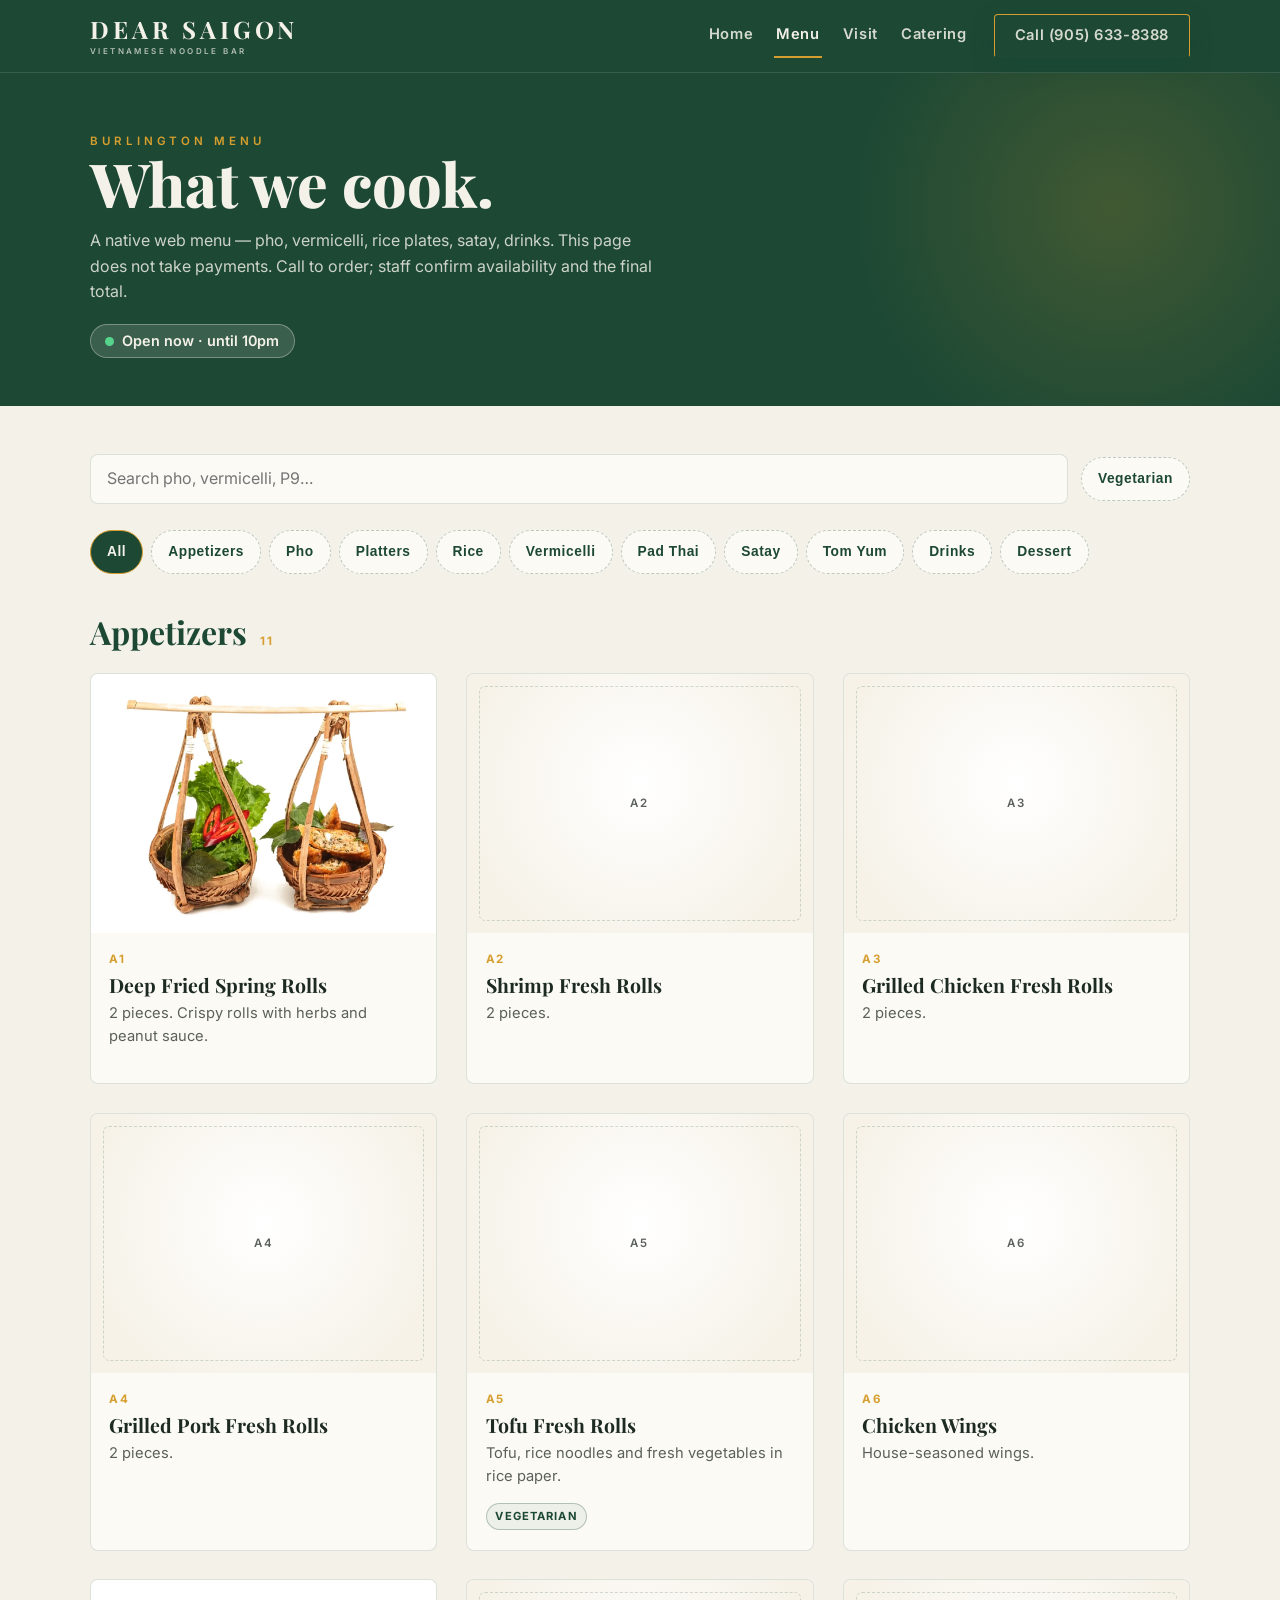
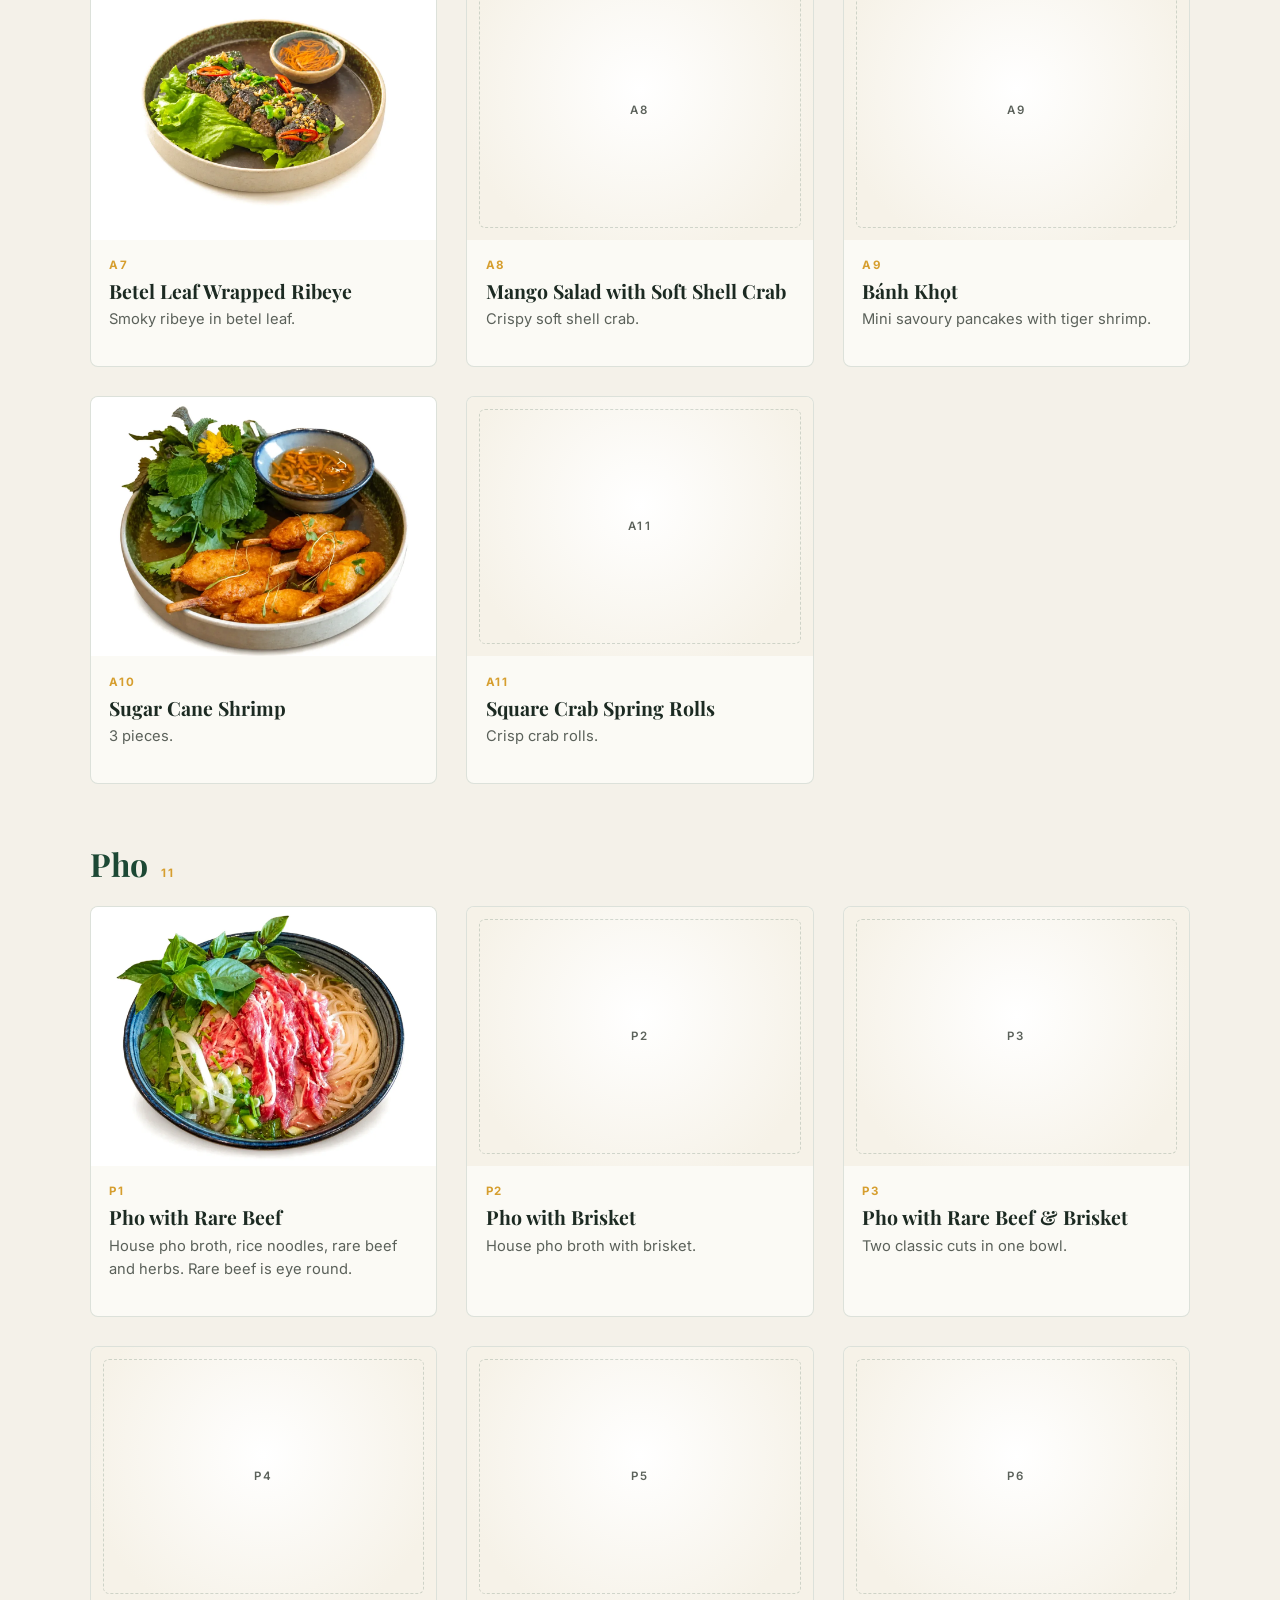
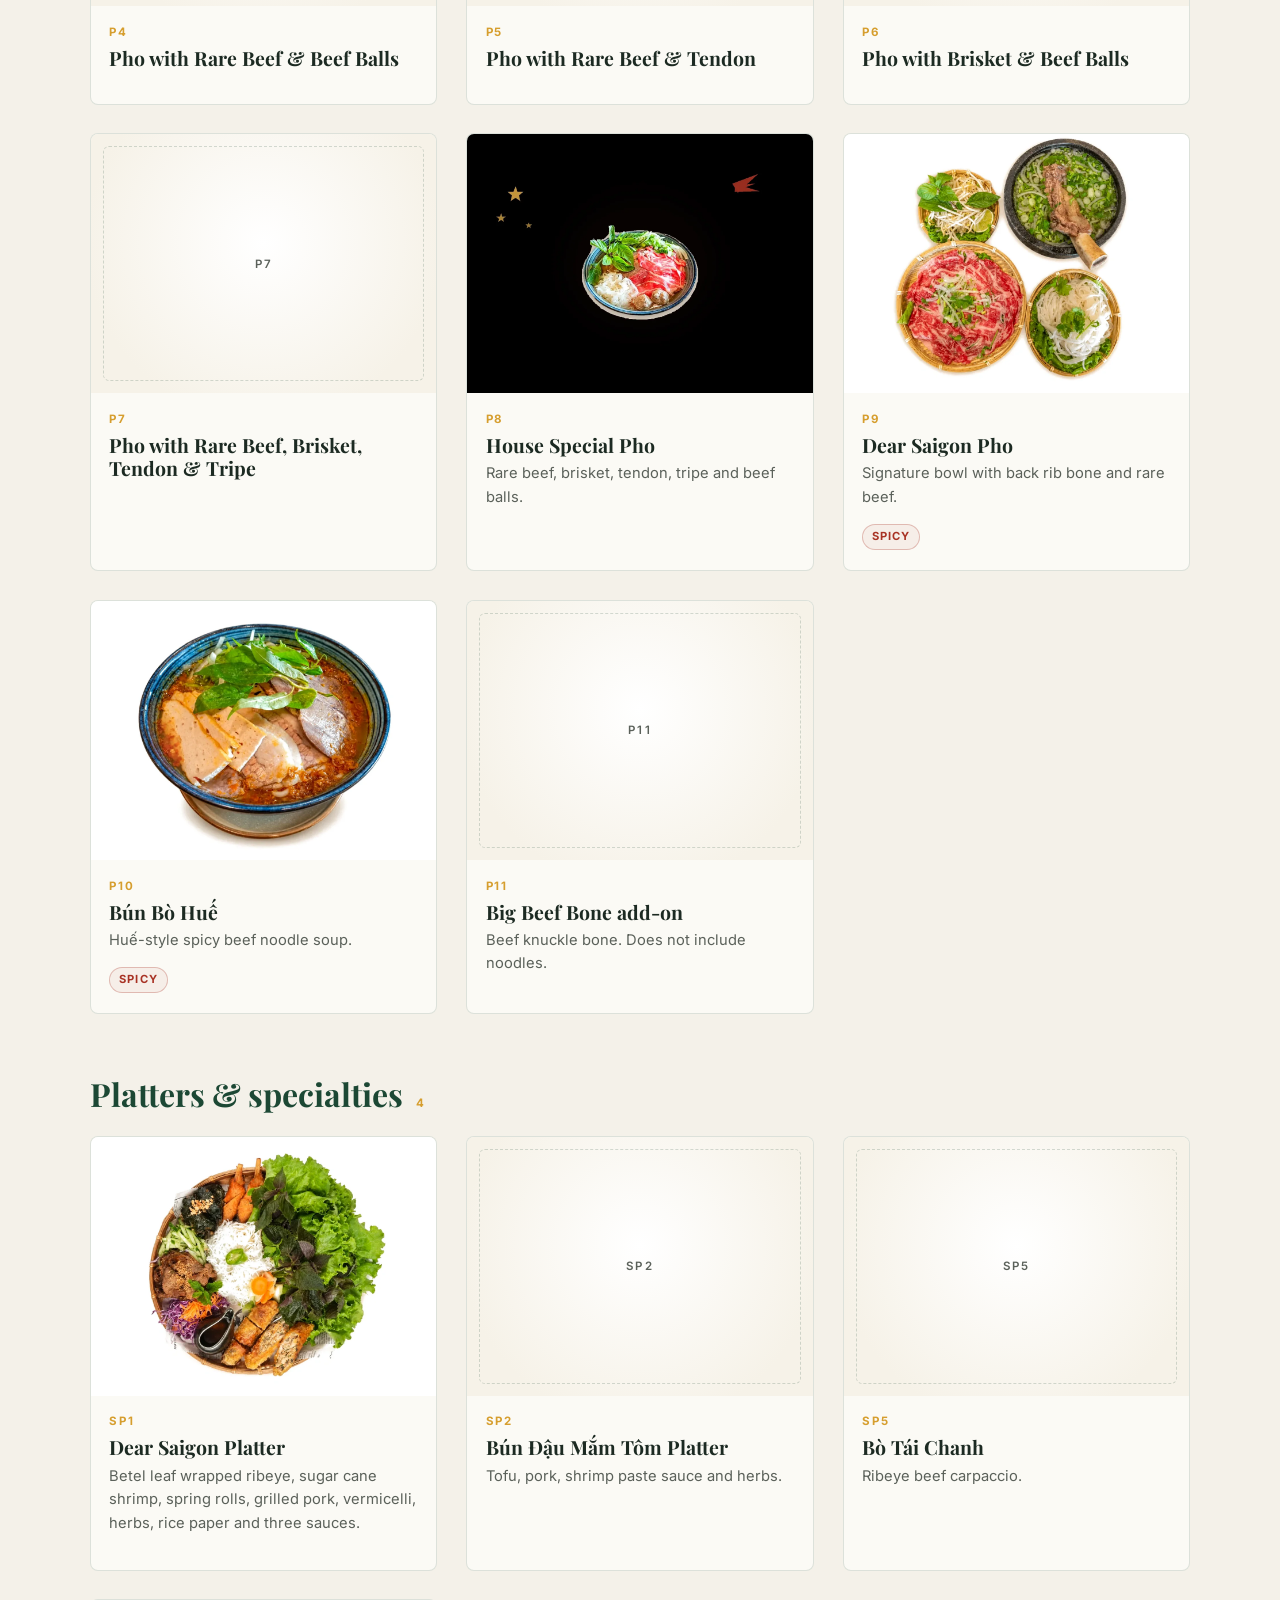
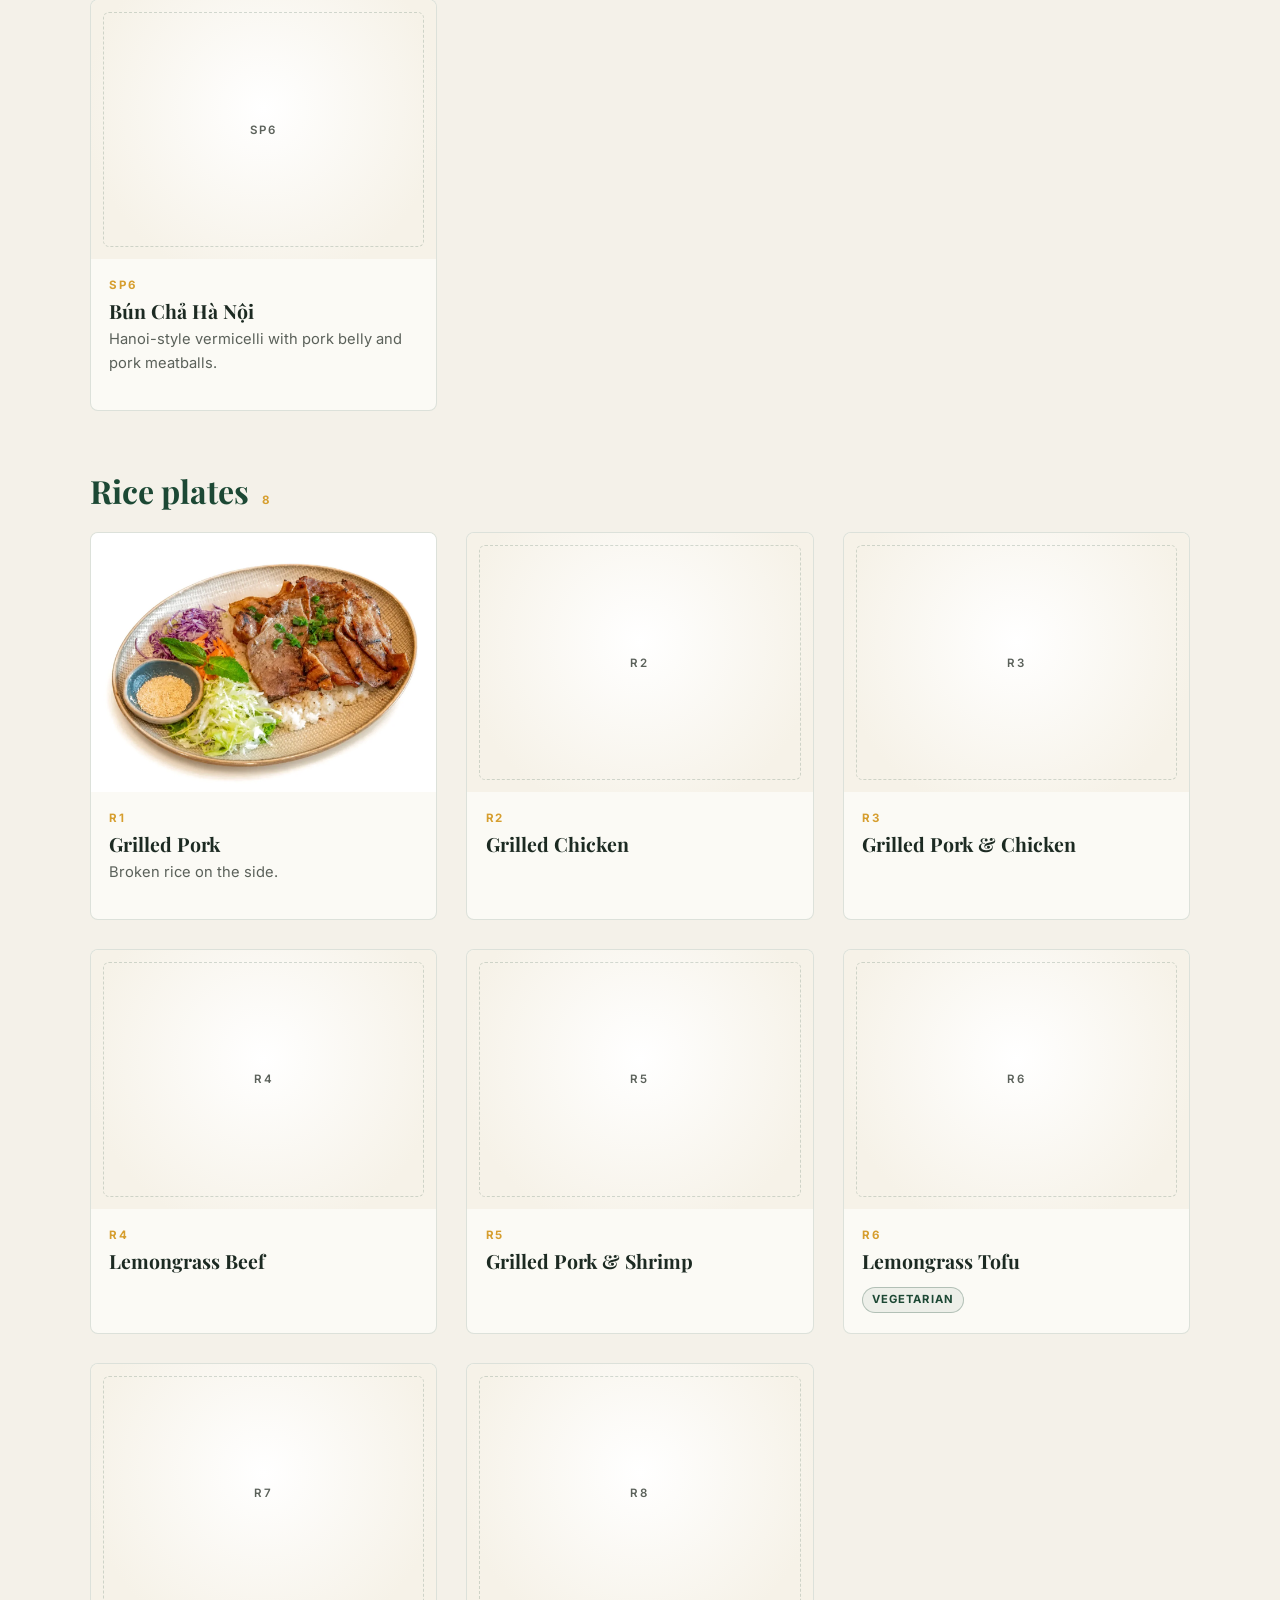
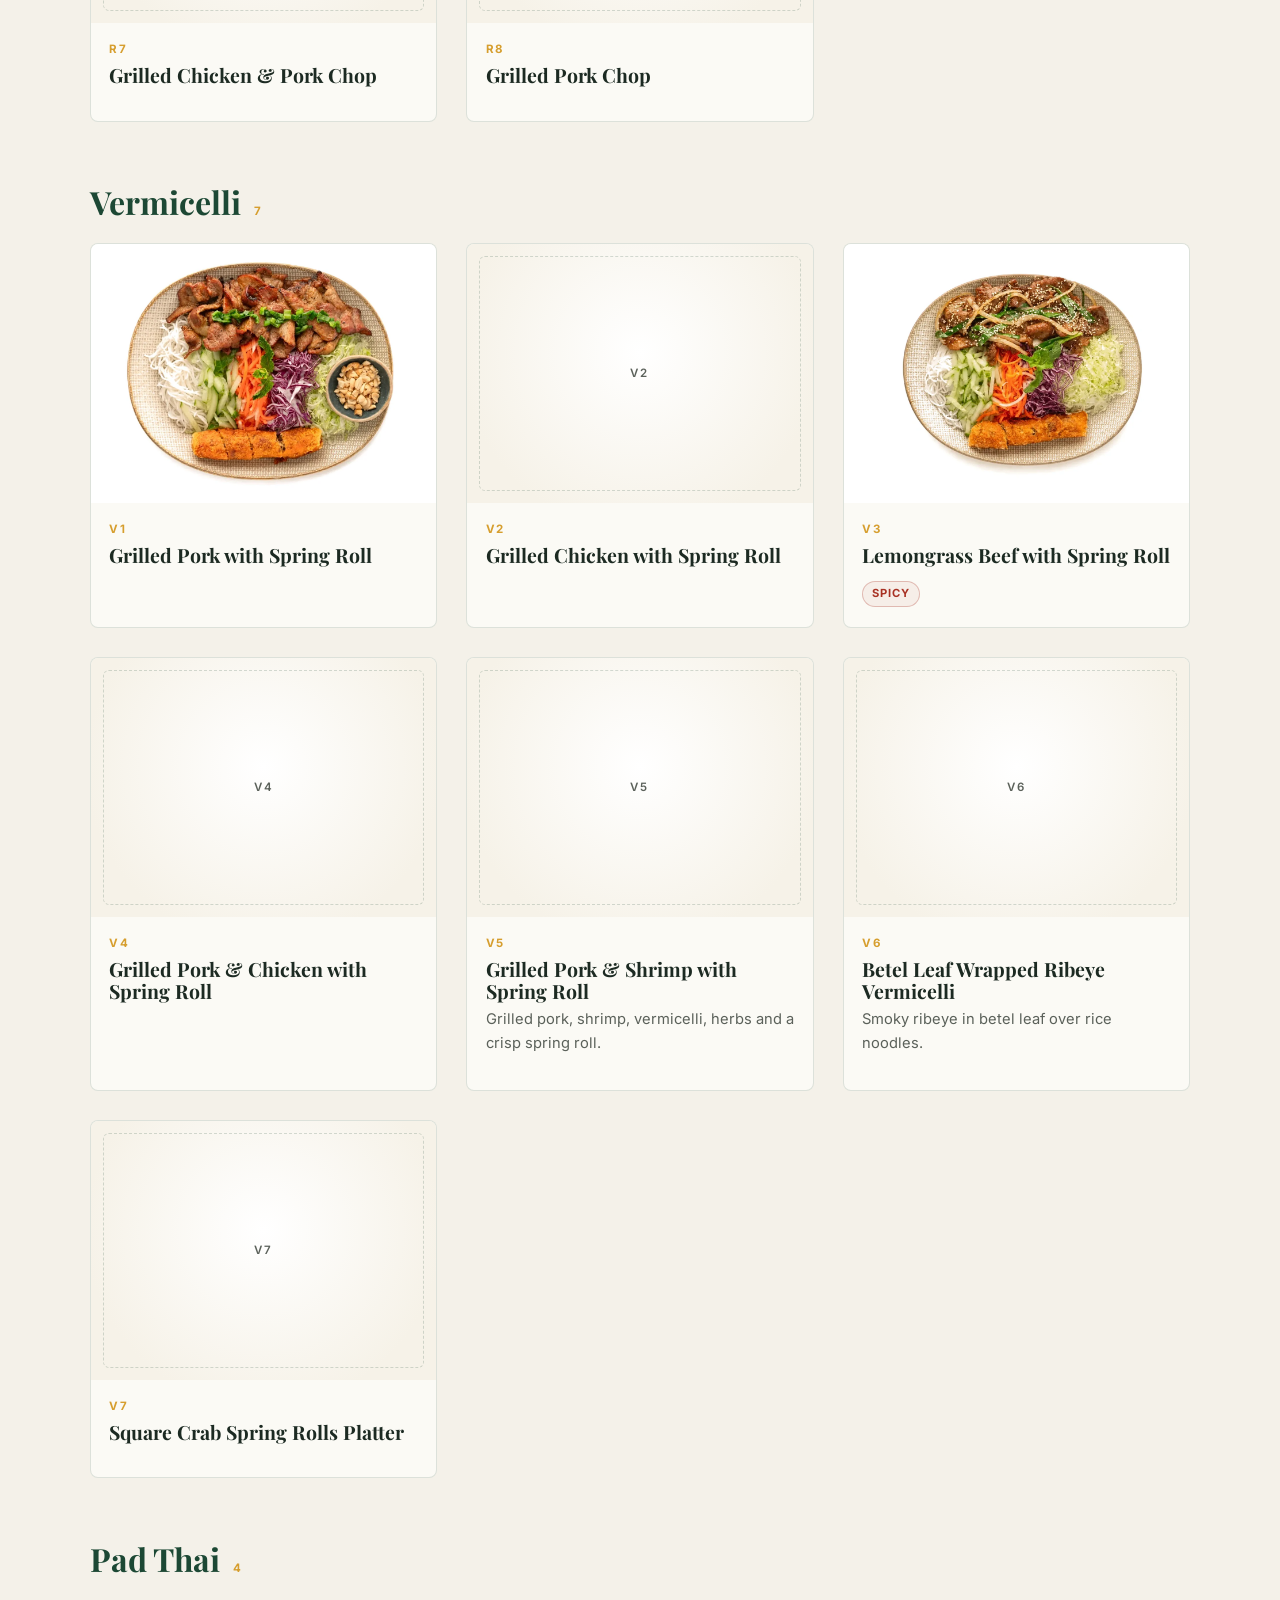
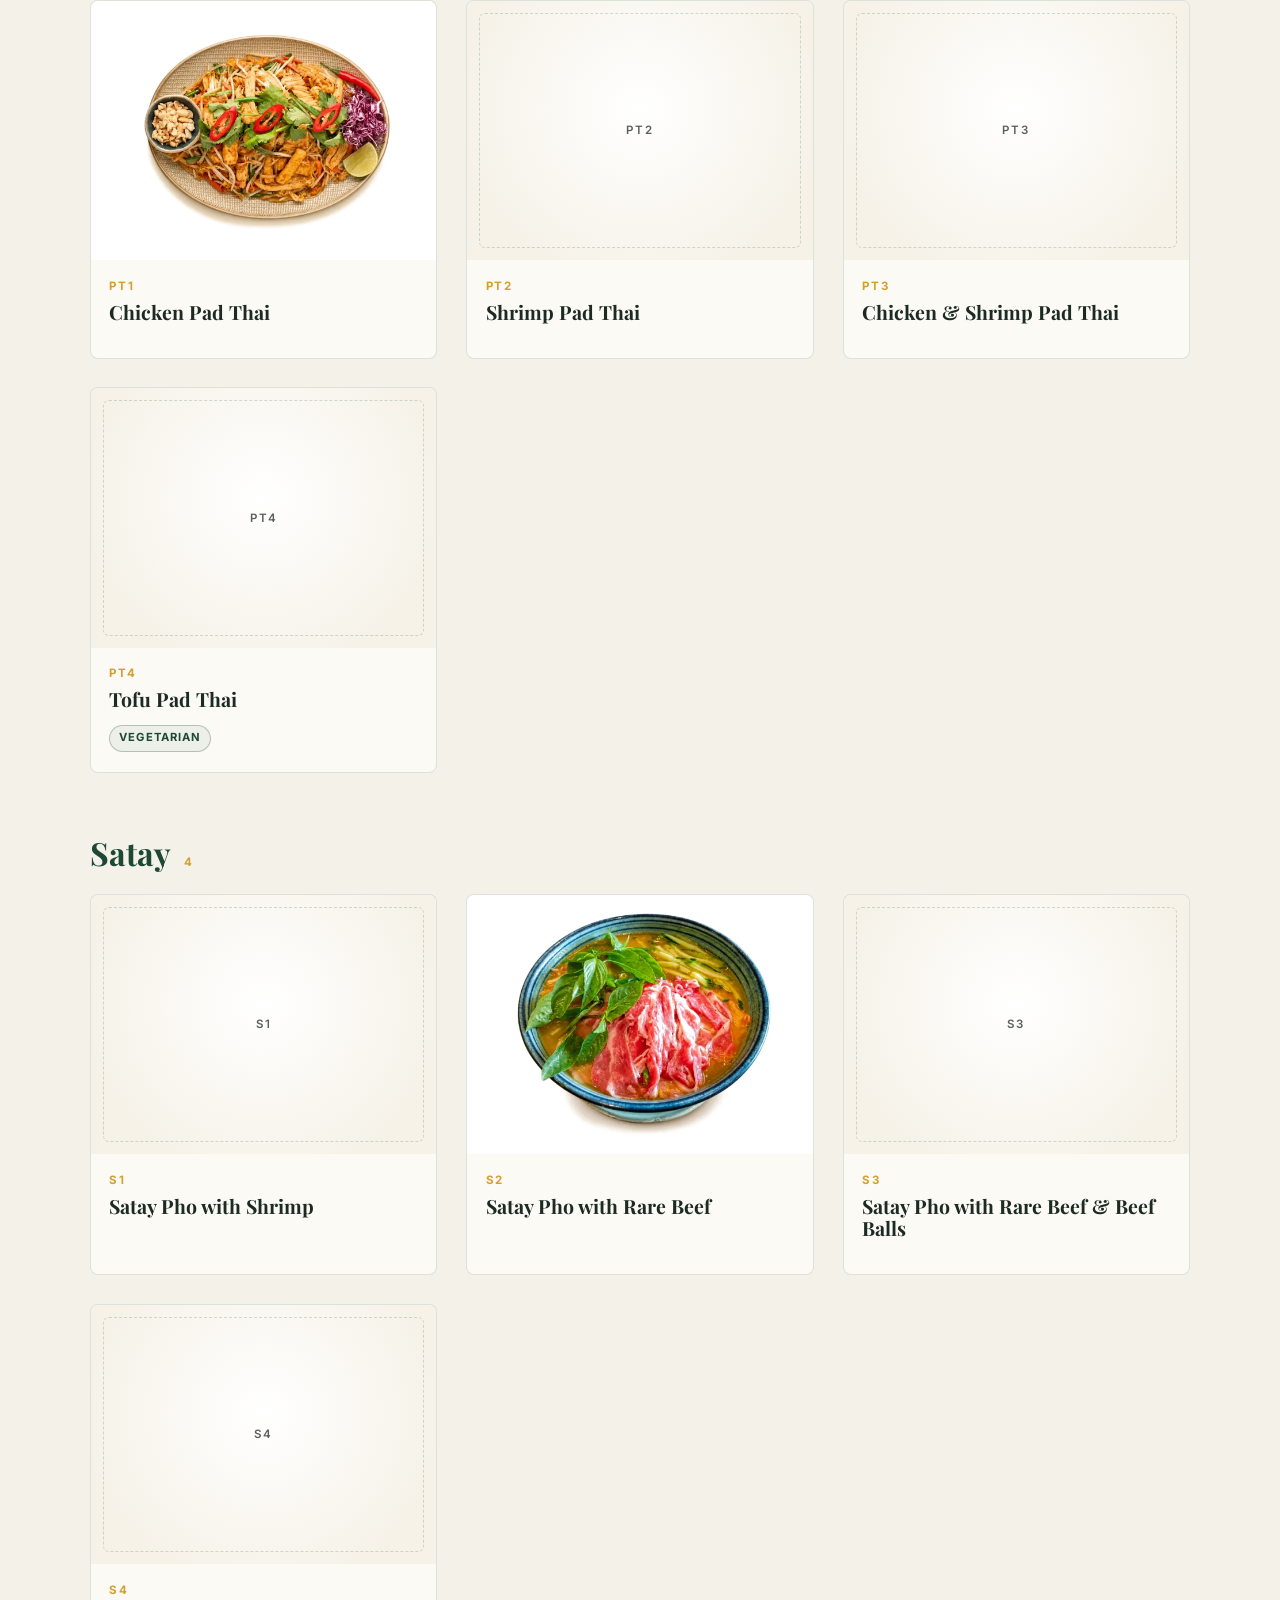
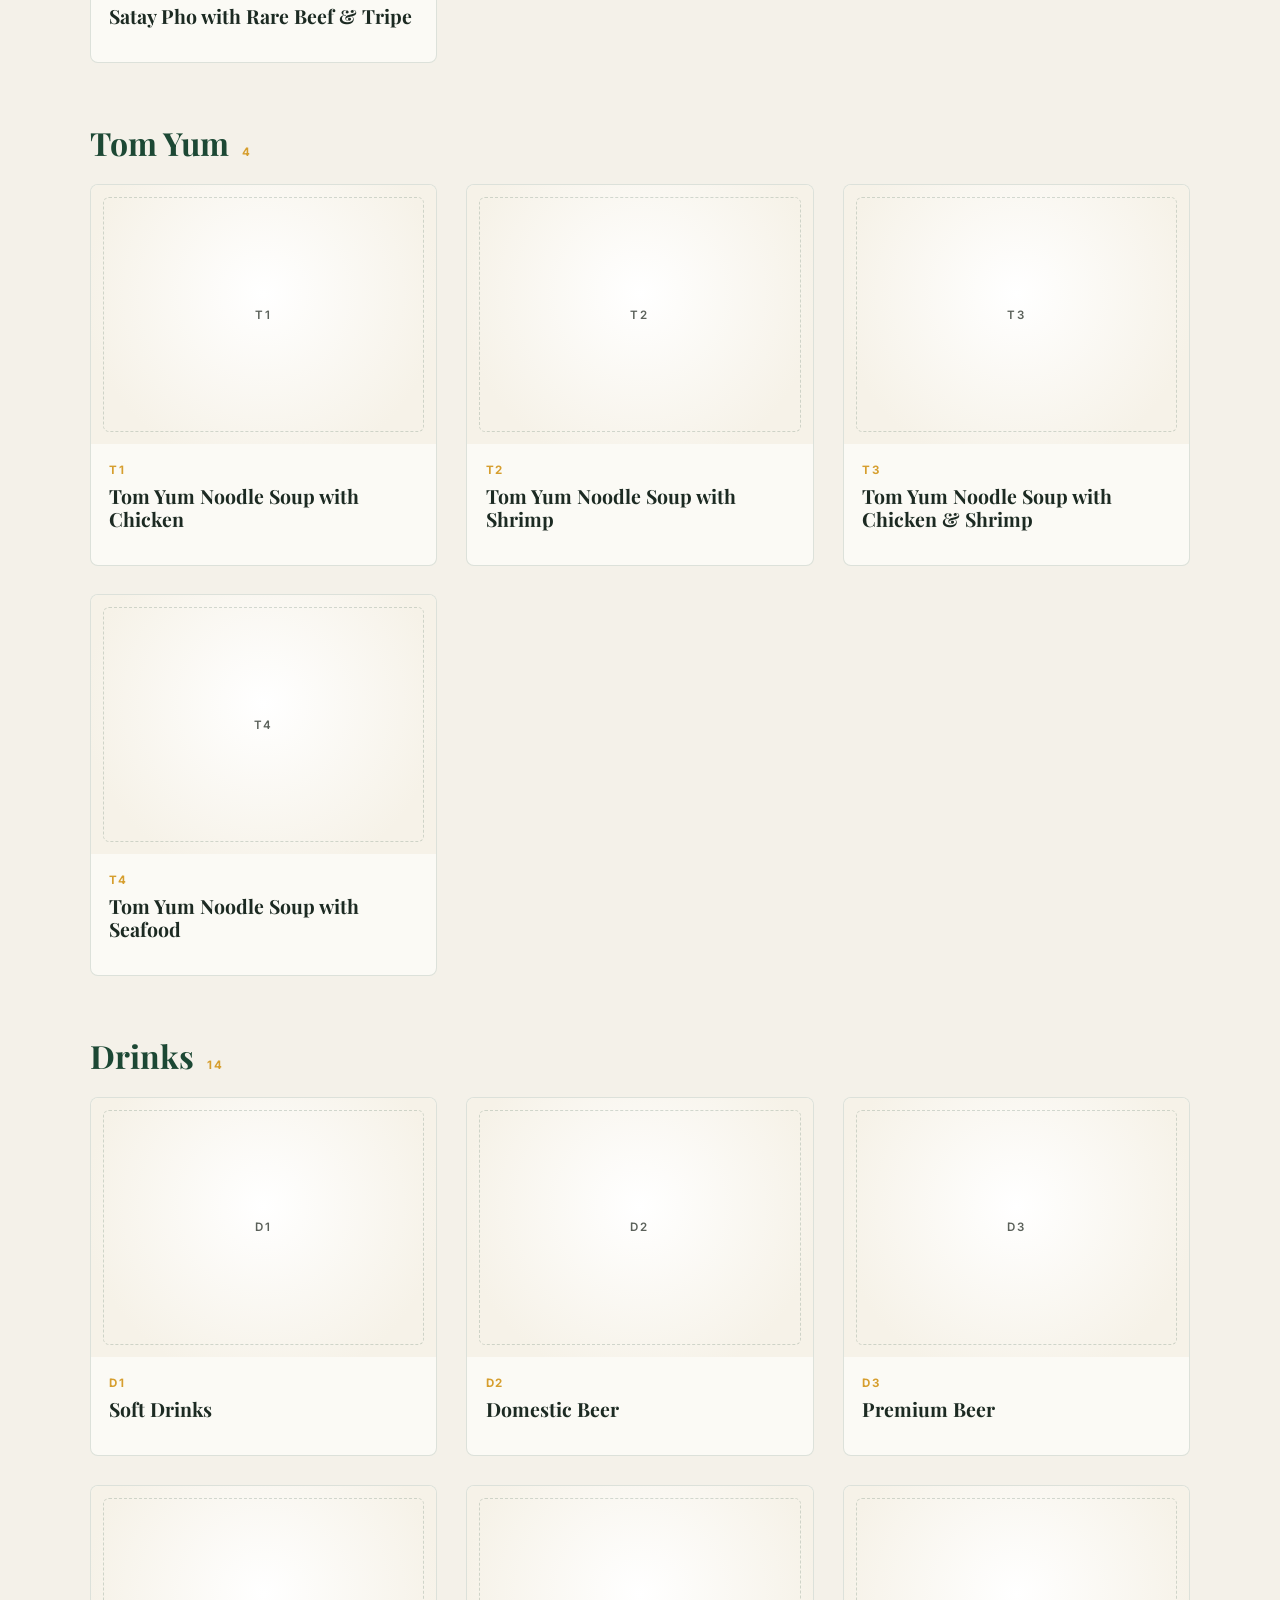
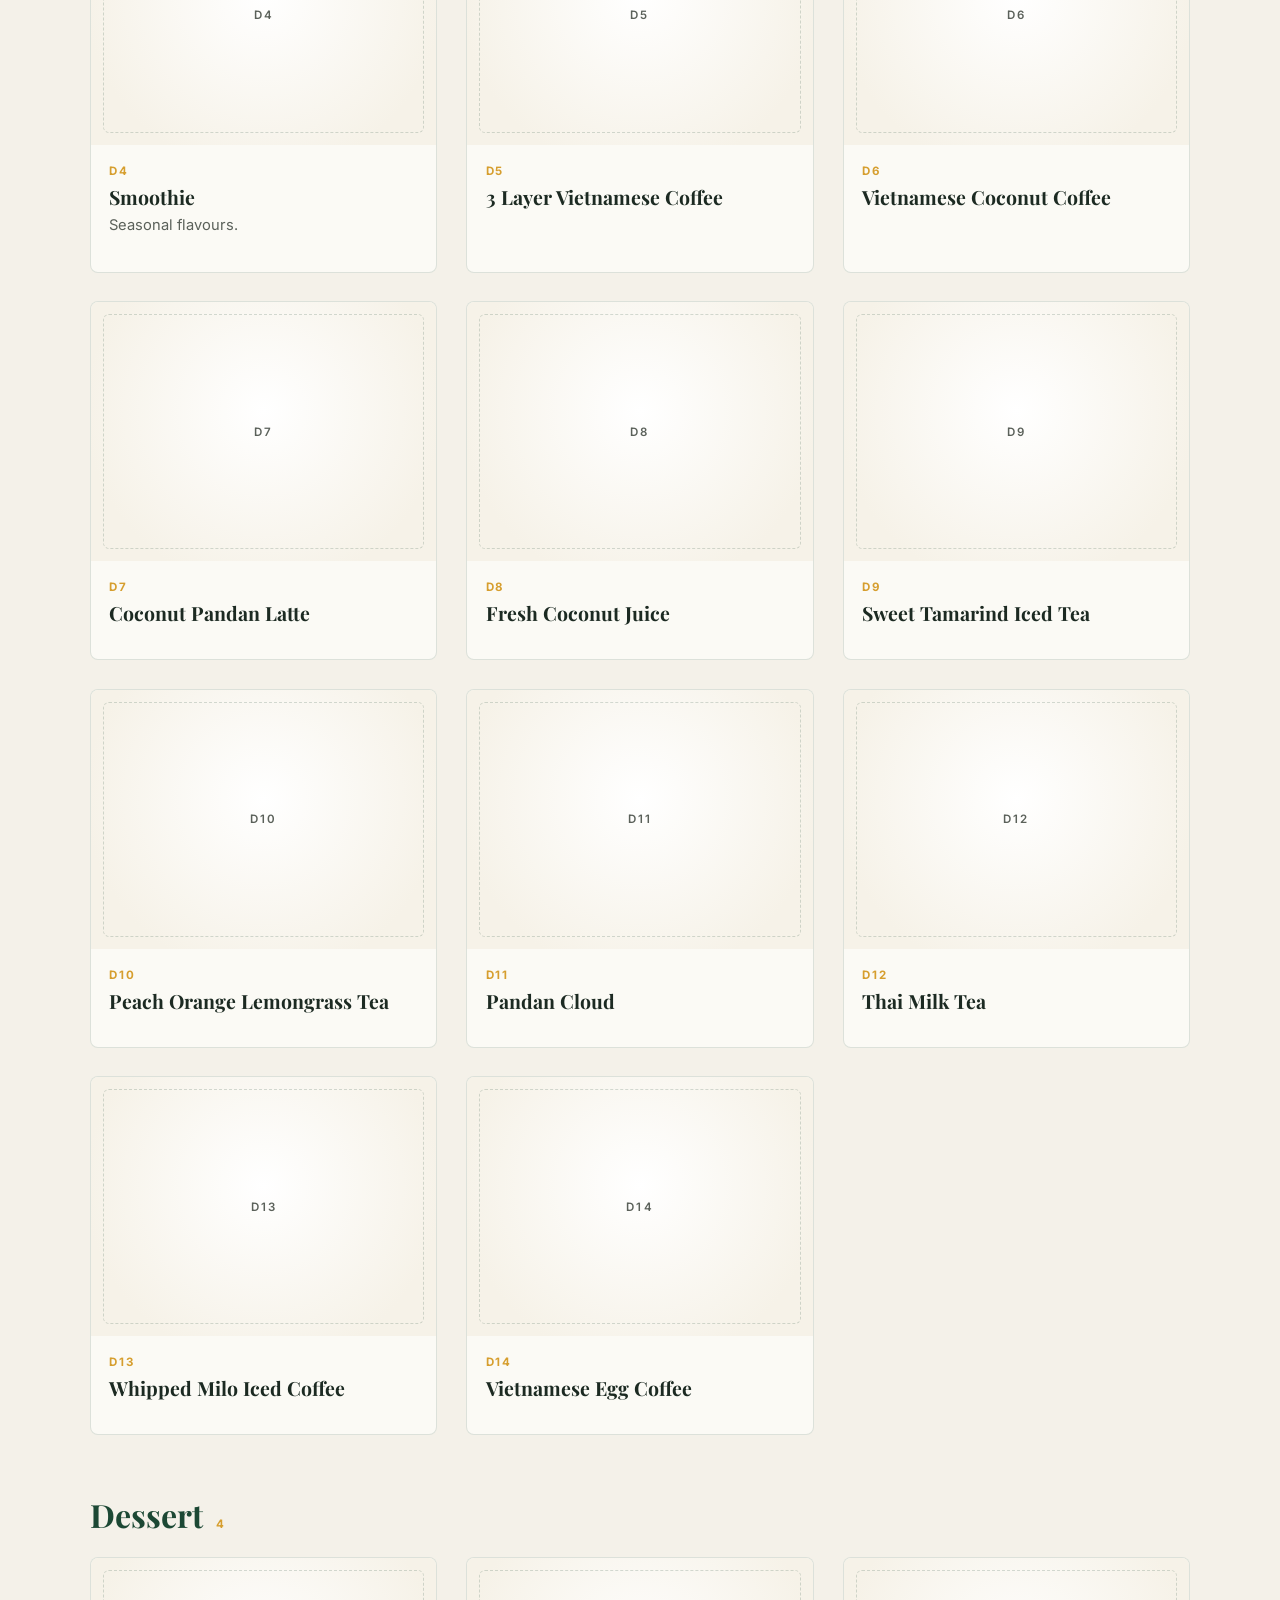
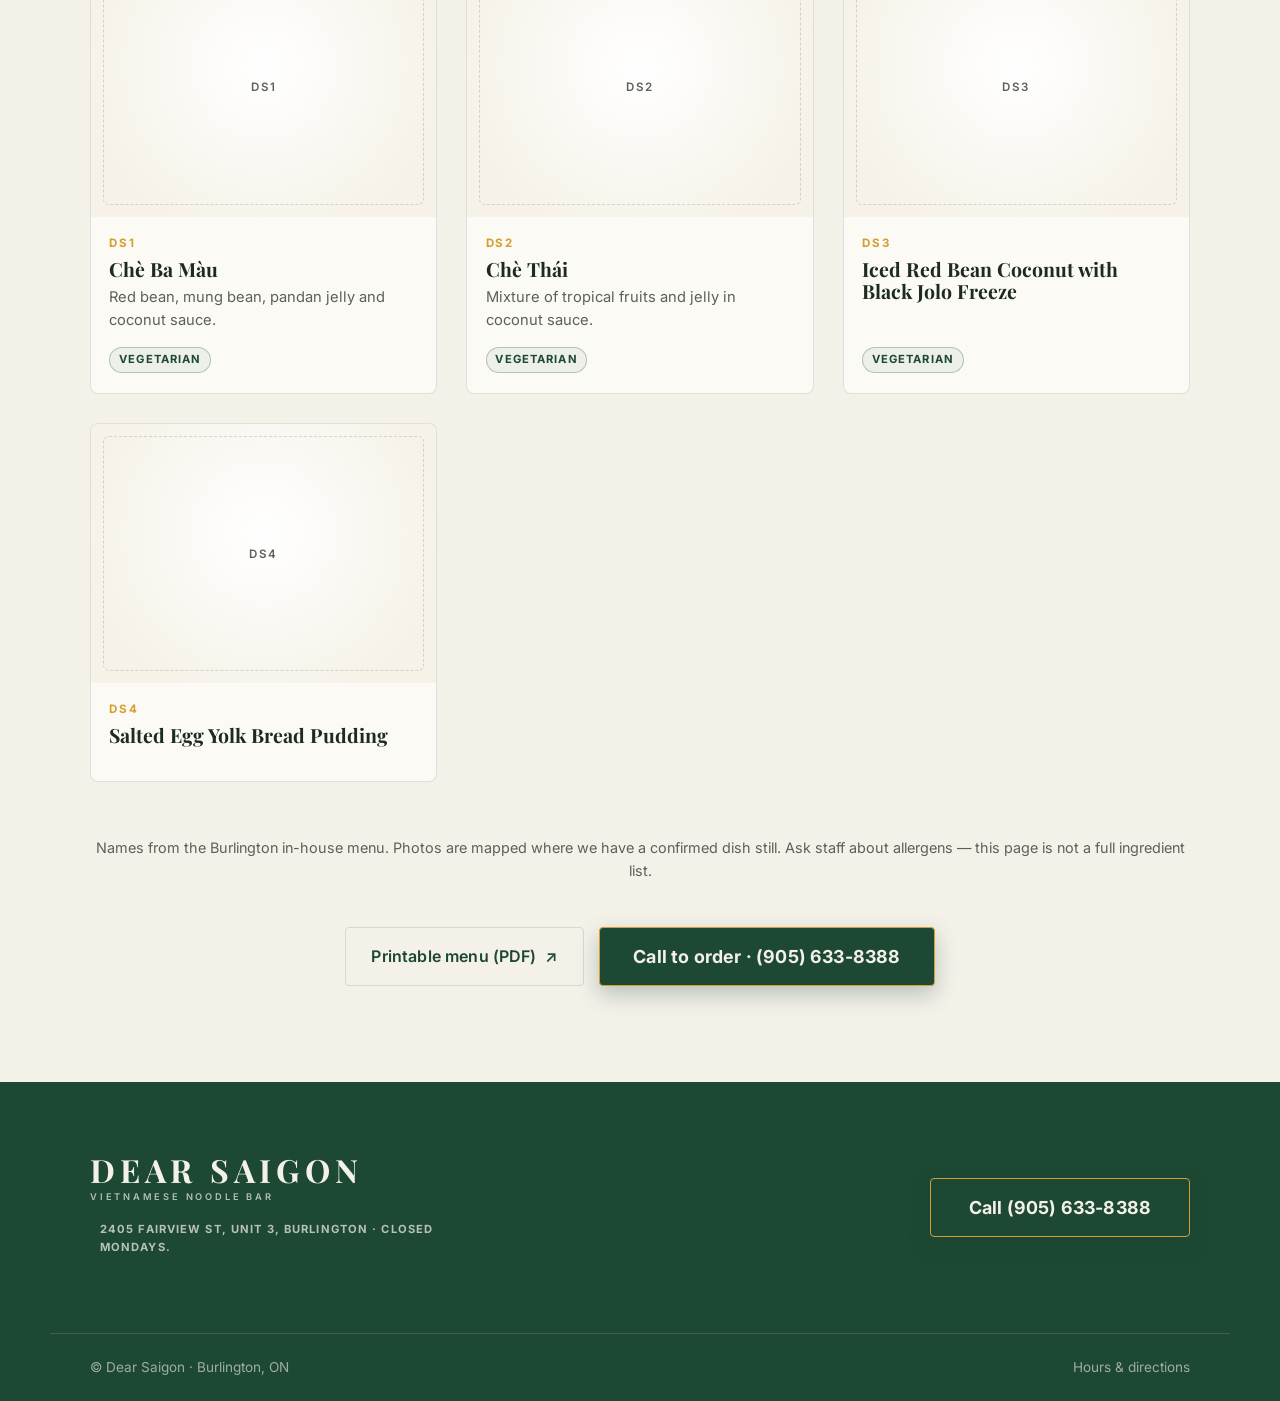
==== menu.html @ 6fcc9b38 "Merge origin/main into the fail-closed takeout foundation Keep main's visit-only native menu site an" ====
<!DOCTYPE html>
<html lang="en">
<head>
<meta charset="UTF-8" />
<meta name="viewport" content="width=device-width, initial-scale=1.0" />
<title>Menu — Dear Saigon Burlington</title>
<link rel="icon" href="data:image/svg+xml,%3Csvg xmlns='http://www.w3.org/2000/svg' viewBox='0 0 32 32'%3E%3Crect width='32' height='32' rx='7' fill='%231C4834'/%3E%3Ctext x='16' y='23' font-family='Georgia,serif' font-size='17' font-weight='bold' fill='%23F4F1E9' text-anchor='middle'%3EDS%3C/text%3E%3C/svg%3E" />
<meta name="theme-color" content="#1C4834" />
<meta name="robots" content="index,follow" />
<meta name="description" content="Dear Saigon Burlington menu — pho, vermicelli, rice plates, satay, tom yum, drinks. Native web menu. Call (905) 633-8388 to order. Staff confirm availability." />
<link rel="canonical" href="https://skywalker8888.github.io/dear-saigon-landing/menu.html" />
<meta property="og:title" content="Menu — Dear Saigon Burlington" />
<meta property="og:description" content="Browse pho, vermicelli, platters and drinks. Call to order. Staff confirm availability." />
<meta property="og:type" content="website" />
<meta property="og:url" content="https://skywalker8888.github.io/dear-saigon-landing/menu.html" />
<meta property="og:image" content="https://skywalker8888.github.io/dear-saigon-landing/assets/menu/p9-dear-saigon-pho.webp" />
<meta property="og:locale" content="en_CA" />

<link rel="preconnect" href="https://fonts.googleapis.com" />
<link rel="preconnect" href="https://fonts.gstatic.com" crossorigin />
<link href="https://fonts.googleapis.com/css2?family=Playfair+Display:ital,wght@0,500;0,600;0,700;0,800;0,900;1,500&family=Inter:wght@400;500;600;700&display=swap" rel="stylesheet" />
<link rel="stylesheet" href="css/site.css" />
</head>
<body>
  <a class="skip" href="#main">Skip to content</a>

  <header class="topbar">
    <div class="wrap topbar-inner">
      <a href="index.html" class="brand-lockup" aria-label="Dear Saigon home">
        <span class="name">DEAR SAIGON</span>
        <span class="sub">Vietnamese Noodle Bar</span>
      </a>
      <button class="nav-toggle" type="button" aria-expanded="false" aria-controls="siteNav" aria-label="Open menu">
        <span></span>
      </button>
      <nav class="nav" id="siteNav" aria-label="Primary">
        <a href="index.html">Home</a>
        <a href="menu.html" aria-current="page">Menu</a>
        <a href="index.html#visit">Visit</a>
        <a href="index.html#catering">Catering</a>
        <a class="btn btn-order nav-cta" href="tel:+19056338388">Call (905) 633-8388</a>
      </nav>
    </div>
  </header>

  <main id="main">
    <section class="page-hero">
      <div class="wrap">
        <span class="kicker" style="color:var(--gold)">Burlington menu</span>
        <h1>What we cook.</h1>
        <p>A native web menu — pho, vermicelli, rice plates, satay, drinks. This page does not take payments. Call to order; staff confirm availability and the final total.</p>
        <div class="hero-status" style="margin-top:1.2rem">
          <span class="status-pill" data-hours-pill role="status" aria-live="polite">
            <span class="dot-live" aria-hidden="true"></span><span class="status-text">Checking hours…</span>
          </span>
        </div>
      </div>
    </section>

    <section class="sec" style="padding-top: clamp(2rem, 5vw, 3rem);">
      <div class="wrap">
        <div class="menu-tools">
          <label class="sr-only" for="menuSearch" style="position:absolute;width:1px;height:1px;overflow:hidden;clip:rect(0,0,0,0)">Search the menu</label>
          <input id="menuSearch" class="menu-search" type="search" placeholder="Search pho, vermicelli, P9…" autocomplete="off" />
          <button type="button" class="chip" id="vegFilter" aria-pressed="false">Vegetarian</button>
        </div>
        <div class="chip-row" id="menuChips" role="toolbar" aria-label="Menu categories">
          <button type="button" class="chip is-on" data-cat="all" aria-pressed="true">All</button>
          <button type="button" class="chip" data-cat="appetizers" aria-pressed="false">Appetizers</button>
          <button type="button" class="chip" data-cat="pho" aria-pressed="false">Pho</button>
          <button type="button" class="chip" data-cat="platters" aria-pressed="false">Platters</button>
          <button type="button" class="chip" data-cat="rice" aria-pressed="false">Rice</button>
          <button type="button" class="chip" data-cat="vermicelli" aria-pressed="false">Vermicelli</button>
          <button type="button" class="chip" data-cat="padthai" aria-pressed="false">Pad Thai</button>
          <button type="button" class="chip" data-cat="satay" aria-pressed="false">Satay</button>
          <button type="button" class="chip" data-cat="tomyum" aria-pressed="false">Tom Yum</button>
          <button type="button" class="chip" data-cat="drinks" aria-pressed="false">Drinks</button>
          <button type="button" class="chip" data-cat="dessert" aria-pressed="false">Dessert</button>
        </div>

        <div id="menuApp"></div>

        <p class="gallery-note">Names from the Burlington in-house menu. Photos are mapped where we have a confirmed dish still. Ask staff about allergens — this page is not a full ingredient list.</p>
        <div class="menu-cta">
          <a class="btn btn-outline" href="dear-saigon-menu.pdf" target="_blank" rel="noopener">Printable menu (PDF) <span aria-hidden="true">↗</span></a>
          <a class="btn btn-order btn-order-lg" href="tel:+19056338388">Call to order · (905) 633-8388</a>
        </div>
      </div>
    </section>
  </main>

  <footer class="footer">
    <div class="wrap footer-inner">
      <div>
        <div class="brand-lockup">
          <span class="name">DEAR SAIGON</span>
          <span class="sub">Vietnamese Noodle Bar</span>
        </div>
        <p class="tag">2405 Fairview St, Unit 3, Burlington · Closed Mondays.</p>
      </div>
      <div class="footer-right">
        <a class="btn btn-order btn-order-lg" href="tel:+19056338388">Call (905) 633-8388</a>
      </div>
    </div>
    <div class="wrap footer-bottom">
      <span>© Dear Saigon · Burlington, ON</span>
      <a href="index.html#visit">Hours &amp; directions</a>
    </div>
  </footer>

  <nav class="mobile-bar" aria-label="Quick visit actions">
    <a class="btn btn-order" href="tel:+19056338388">Call</a>
    <a class="btn btn-ghost" href="index.html#visit">Visit</a>
    <a class="btn btn-ghost" href="https://www.google.com/maps/dir/?api=1&destination=Dear+Saigon+Vietnamese+Noodle+Bar%2C+2405+Fairview+St+Unit+3%2C+Burlington%2C+ON+L7R+2E4" target="_blank" rel="noopener">Directions</a>
  </nav>

  <script src="js/menu-data.js"></script>
  <script src="js/menu.js"></script>
  <script src="js/site.js"></script>
</body>
</html>
---- css/site.css ----
:root {
  --green: #1C4834;
  --green-deep: #143526;
  --green-tint: #E4EAE1;
  --cream: #F4F1E9;
  --cream-warm: #EFEADD;
  --ink: #1C2A22;
  --muted: #5B615A;
  --gold: #D69E2E;
  --saigon-red: #A83224;
  --card: #FBFAF5;
  --shadow-sm: 0 2px 8px rgba(20, 42, 34, .06);
  --shadow-md: 0 14px 40px rgba(20, 42, 34, .12);
  --shadow-lg: 0 30px 70px rgba(20, 42, 34, .18);
  --edge: rgba(28, 72, 52, .14);
  --maxw: 1180px;
  --ease: cubic-bezier(.22, .61, .36, 1);
  --header-h: 72px;
}

* { box-sizing: border-box; margin: 0; padding: 0; }

html { scroll-behavior: smooth; -webkit-text-size-adjust: 100%; scroll-padding-top: 88px; }

body {
  font-family: Inter, system-ui, -apple-system, sans-serif;
  color: var(--ink);
  background: var(--cream);
  line-height: 1.6;
  -webkit-font-smoothing: antialiased;
  overflow-x: hidden;
}

h1, h2, h3, .serif { font-family: "Playfair Display", Georgia, "Times New Roman", serif; }

a { color: inherit; text-decoration: none; }
a:focus-visible { outline: 3px solid var(--gold); outline-offset: 3px; }
img { display: block; max-width: 100%; height: auto; }
main, section[id] { scroll-margin-top: 5.5rem; }

.wrap { width: 100%; max-width: var(--maxw); margin-inline: auto; padding-inline: clamp(1.15rem, 4vw, 2.5rem); }

.skip {
  position: absolute;
  left: .75rem;
  top: -40rem;
  z-index: 400;
  background: var(--gold);
  color: var(--green-deep);
  padding: .7rem 1rem;
  font-weight: 700;
  border-radius: 4px;
}
.skip:focus { top: .75rem; outline: 3px solid var(--green); outline-offset: 3px; }

.kicker {
  font-family: Inter, sans-serif;
  font-weight: 600;
  text-transform: uppercase;
  letter-spacing: .34em;
  font-size: .72rem;
}

.btn {
  display: inline-flex;
  align-items: center;
  justify-content: center;
  gap: .55rem;
  font-family: Inter, sans-serif;
  font-weight: 600;
  font-size: 1rem;
  letter-spacing: .01em;
  padding: .95rem 1.6rem;
  border-radius: 4px;
  border: 1.5px solid transparent;
  cursor: pointer;
  transition: transform .25s var(--ease), box-shadow .25s var(--ease), background .25s var(--ease), color .25s var(--ease);
  min-height: 48px;
  line-height: 1.1;
  text-align: center;
}
.btn:focus-visible { outline: 3px solid var(--gold); outline-offset: 3px; }
.btn .arrow { transition: transform .25s var(--ease); }
.btn:hover .arrow { transform: translateX(3px); }

.btn-order {
  background: var(--green);
  color: var(--cream);
  border-color: var(--gold);
  box-shadow: 0 8px 22px rgba(20, 72, 52, .28);
  font-weight: 700;
}
.btn-order:hover {
  transform: translateY(-2px);
  background: var(--green-deep);
  box-shadow: 0 14px 30px rgba(20, 72, 52, .4), 0 0 0 3px rgba(214, 158, 46, .18);
}
.btn-order:active { transform: translateY(0); }
.btn-order-lg { font-size: 1.12rem; padding: 1.15rem 2.1rem; }

.btn-green {
  background: var(--green);
  color: var(--cream);
  box-shadow: 0 8px 22px rgba(20, 72, 52, .25);
}
.btn-green:hover { transform: translateY(-2px); background: var(--green-deep); }

.btn-outline {
  background: transparent;
  color: var(--green);
  border-color: var(--edge);
}
.btn-outline:hover { border-color: var(--green); background: rgba(28,72,52,.05); transform: translateY(-2px); }

.btn-ghost {
  background: transparent;
  color: var(--cream);
  border-color: rgba(244,241,233,.45);
}
.btn-ghost:hover { background: rgba(244,241,233,.1); border-color: var(--cream); }

.topbar {
  position: sticky;
  top: 0;
  z-index: 100;
  background: var(--green);
  color: var(--cream);
  border-bottom: 1px solid rgba(244, 241, 233, .12);
}
.topbar-inner {
  display: flex;
  align-items: center;
  justify-content: space-between;
  gap: 1rem;
  padding-block: .7rem;
  min-height: var(--header-h);
}
.brand-lockup { display: flex; flex-direction: column; line-height: 1; }
.brand-lockup .name {
  font-family: "Playfair Display", serif;
  font-weight: 700;
  font-size: clamp(1.15rem, 3.6vw, 1.5rem);
  letter-spacing: .16em;
  color: var(--cream);
}
.brand-lockup .sub {
  font-size: .5rem;
  letter-spacing: .3em;
  text-transform: uppercase;
  color: rgba(244, 241, 233, .7);
  margin-top: .38rem;
  font-weight: 600;
}

.nav {
  display: flex;
  align-items: center;
  gap: .2rem 1.15rem;
}
.nav a {
  font-size: .92rem;
  font-weight: 600;
  letter-spacing: .04em;
  color: rgba(244,241,233,.86);
  padding: .45rem .15rem;
  min-height: 44px;
  display: inline-flex;
  align-items: center;
  border-bottom: 2px solid transparent;
}
.nav a:hover,
.nav a[aria-current="page"] {
  color: var(--cream);
  border-bottom-color: var(--gold);
}
.nav-cta { margin-left: .4rem; }
.topbar .btn-order { padding: .68rem 1.25rem; min-height: 44px; font-size: .92rem; }

.nav-toggle {
  display: none;
  width: 44px;
  height: 44px;
  border: 1.5px solid rgba(244,241,233,.35);
  background: transparent;
  color: var(--cream);
  border-radius: 6px;
  cursor: pointer;
}
.nav-toggle:focus-visible { outline: 3px solid var(--gold); outline-offset: 2px; }
.nav-toggle span,
.nav-toggle span::before,
.nav-toggle span::after {
  display: block;
  width: 18px;
  height: 2px;
  background: currentColor;
  position: relative;
  margin: 0 auto;
}
.nav-toggle span::before,
.nav-toggle span::after {
  content: "";
  position: absolute;
  left: 0;
}
.nav-toggle span::before { top: -6px; }
.nav-toggle span::after { top: 6px; }

.hero { position: relative; padding-block: clamp(2.5rem, 6vw, 5rem) clamp(3rem, 7vw, 6rem); overflow: hidden; }
.hero::before {
  content: "";
  position: absolute; inset: 0;
  background:
    radial-gradient(60% 55% at 78% 30%, rgba(214,158,46,.10), transparent 70%),
    radial-gradient(55% 60% at 12% 88%, rgba(28,72,52,.07), transparent 70%);
  pointer-events: none;
}
.hero-grid {
  position: relative;
  display: grid;
  grid-template-columns: 1.05fr 1fr;
  gap: clamp(2rem, 5vw, 4.5rem);
  align-items: center;
}
.hero-copy { max-width: 33rem; }
.hero-kicker { color: var(--green); display: inline-block; margin-bottom: 1.25rem; }
.hero-kicker::before {
  content: "";
  display: inline-block; width: 26px; height: 1px;
  background: var(--gold); vertical-align: middle; margin-right: .7rem;
}
.hero h1 {
  font-size: clamp(2.7rem, 8vw, 4.8rem);
  line-height: .98;
  font-weight: 800;
  letter-spacing: -.01em;
  color: var(--green);
}
.hero h1 .em { font-style: italic; font-weight: 500; color: var(--ink); }
.hero .tagline {
  font-size: clamp(1.1rem, 2.3vw, 1.32rem);
  color: var(--ink);
  margin-top: 1.4rem;
  max-width: 30rem;
}
.hero-cta { display: flex; flex-wrap: wrap; align-items: center; gap: 1rem 1.5rem; margin-top: 2.1rem; }
.menu-link {
  font-weight: 600;
  color: var(--green);
  border-bottom: 2px solid transparent;
  padding-bottom: 2px;
  display: inline-flex; align-items: center; gap: .4rem;
  min-height: 44px;
}
.menu-link:hover { border-color: var(--gold); }
.trust {
  margin-top: 1.9rem;
  display: flex; flex-wrap: wrap; align-items: center; gap: .6rem .9rem;
  color: var(--muted);
  font-size: .92rem;
  font-weight: 500;
}
.trust .dot { width: 4px; height: 4px; border-radius: 50%; background: var(--gold); display: inline-block; }

.hero-media { position: relative; display: grid; place-items: center; }
.hero-disc {
  position: relative;
  width: min(100%, 34rem);
  aspect-ratio: 4 / 3;
  border-radius: 22px;
  overflow: hidden;
  background: var(--cream-warm);
  box-shadow: var(--shadow-md);
}
.hero-disc img,
.hero-bowl {
  width: 100%;
  height: 100%;
  object-fit: cover;
  object-position: center;
}

.highlights { background: var(--green); color: var(--cream); position: relative; }
.highlights::before {
  content: ""; position: absolute; inset: 0;
  background: radial-gradient(50% 120% at 50% 0%, rgba(214,158,46,.14), transparent 60%);
}
.highlights-inner {
  position: relative;
  display: grid;
  grid-template-columns: repeat(3, 1fr);
  gap: clamp(1.5rem, 4vw, 3rem);
  padding-block: clamp(2.2rem, 5vw, 3rem);
}
.hl { display: flex; align-items: flex-start; gap: 1rem; }
.hl .ic {
  flex: none;
  width: 52px; height: 52px;
  border: 1.5px solid rgba(244,241,233,.35);
  border-radius: 50%;
  display: grid; place-content: center;
  color: var(--gold);
}
.hl h3 { font-size: 1.18rem; font-weight: 700; }
.hl p { color: rgba(244,241,233,.78); font-size: .95rem; margin-top: .2rem; }

.sec { padding-block: clamp(3.5rem, 8vw, 6rem); position: relative; }
.sec-head { max-width: 40rem; margin-bottom: clamp(2rem, 5vw, 3rem); }
.sec-head.center { margin-inline: auto; text-align: center; }
.sec-head .kicker { color: var(--gold); display: block; margin-bottom: .85rem; }
.sec-head h2 {
  font-size: clamp(2.1rem, 5.5vw, 3.4rem);
  line-height: 1.02;
  font-weight: 800;
  color: var(--green);
  letter-spacing: -.01em;
}
.sec-head p { color: var(--muted); margin-top: .9rem; font-size: 1.06rem; }

.featured-grid,
.menu-grid {
  display: grid;
  grid-template-columns: repeat(3, 1fr);
  gap: clamp(1.1rem, 2.5vw, 1.8rem);
}
.dish {
  background: var(--card);
  border: 1px solid var(--edge);
  border-radius: 8px;
  overflow: hidden;
  transition: transform .3s var(--ease), box-shadow .3s var(--ease), border-color .3s var(--ease);
  display: flex; flex-direction: column;
  min-height: 100%;
}
.dish:hover { transform: translateY(-6px); box-shadow: var(--shadow-md); border-color: rgba(28,72,52,.28); }
.dish-photo {
  position: relative;
  aspect-ratio: 4 / 3;
  background: radial-gradient(circle at 50% 42%, #fff, #F6F2E8 78%);
  overflow: hidden;
}
.dish-photo img {
  width: 100%; height: 100%;
  object-fit: cover;
  object-position: center;
  transition: transform .5s var(--ease);
}
.dish:hover .dish-photo img { transform: scale(1.04); }
.dish-photo.no-photo {
  display: grid;
  place-items: center;
  color: var(--muted);
  letter-spacing: .18em;
  text-transform: uppercase;
  font-size: .72rem;
  font-weight: 600;
}
.dish-photo.no-photo::before {
  content: "";
  position: absolute;
  inset: 12px;
  border: 1.5px dashed rgba(28,72,52,.18);
  border-radius: 6px;
}
.dish-body {
  padding: 1.05rem 1.15rem 1.25rem;
  display: flex; flex-direction: column; gap: .35rem;
  flex: 1;
}
.dish-code {
  font-size: .72rem;
  letter-spacing: .16em;
  text-transform: uppercase;
  color: var(--gold);
  font-weight: 700;
}
.dish-name { font-family: "Playfair Display", serif; font-size: 1.22rem; font-weight: 700; color: var(--ink); line-height: 1.15; }
.dish-note { color: var(--muted); font-size: .92rem; }
.dish-foot { display: flex; flex-wrap: wrap; align-items: center; gap: .4rem; margin-top: auto; padding-top: .55rem; }
.tag {
  font-size: .7rem;
  letter-spacing: .1em;
  text-transform: uppercase;
  color: var(--muted);
  font-weight: 700;
  border: 1px solid var(--edge);
  border-radius: 999px;
  padding: .2rem .55rem;
}
.tag-veg { color: var(--green); border-color: rgba(28,72,52,.28); background: rgba(28,72,52,.06); }
.tag-spicy { color: var(--saigon-red); border-color: rgba(168,50,36,.28); background: rgba(168,50,36,.06); }

.menu-cta {
  text-align: center;
  margin-top: clamp(2rem, 5vw, 2.8rem);
  display: flex;
  flex-wrap: wrap;
  justify-content: center;
  gap: .9rem;
}

.gallery-grid {
  display: grid;
  grid-template-columns: repeat(4, 1fr);
  gap: clamp(.8rem, 2vw, 1.2rem);
}
.gallery-item {
  position: relative;
  aspect-ratio: 4 / 3;
  border-radius: 10px;
  overflow: hidden;
  background: var(--cream-warm);
  box-shadow: var(--shadow-sm);
  border: 1px solid var(--edge);
}
.gallery-item img { width: 100%; height: 100%; object-fit: cover; }
.gallery-note { text-align: center; color: var(--muted); font-size: .9rem; margin-top: 1.1rem; }

.info { background: var(--cream-warm); }
.info-grid {
  display: grid; grid-template-columns: 1fr 1fr;
  gap: clamp(2rem, 5vw, 4rem);
  align-items: center;
}
.info-list { display: grid; gap: 1.35rem; margin-top: .5rem; }
.info-item { display: flex; gap: 1rem; align-items: flex-start; }
.info-item .ic {
  flex: none; width: 44px; height: 44px; border-radius: 8px;
  background: var(--green); color: var(--gold);
  display: grid; place-content: center;
}
.info-item .lbl { font-size: .72rem; letter-spacing: .16em; text-transform: uppercase; color: var(--muted); font-weight: 600; }
.info-item .val { font-size: 1.12rem; font-weight: 600; color: var(--ink); margin-top: .12rem; }
.info-phone-link { display: inline-flex; align-items: center; min-height: 44px; color: inherit; text-decoration: none; }
.info-item a.val-link,
.info-item .val a {
  color: inherit;
  border-bottom: 1px dashed rgba(28,72,52,.28);
}
.info-note { margin-top: 1.6rem; color: var(--muted); font-size: .95rem; font-style: italic; }

.info-card {
  background: var(--green);
  color: var(--cream);
  border-radius: 12px;
  padding: clamp(1.8rem, 4vw, 2.6rem);
  box-shadow: var(--shadow-lg);
  position: relative;
  overflow: hidden;
}
.info-card::before {
  content: ""; position: absolute; right: -30%; top: -40%;
  width: 80%; aspect-ratio: 1; border-radius: 50%;
  background: radial-gradient(circle, rgba(214,158,46,.22), transparent 70%);
}
.info-card .kicker { color: var(--gold); }
.info-card h3 { font-size: 1.7rem; font-weight: 700; margin: .7rem 0 1rem; line-height: 1.1; position: relative; }
.info-card p { color: rgba(244,241,233,.82); margin-bottom: 1.6rem; position: relative; }
.info-card .btn { width: 100%; position: relative; }
.info-card .btn-gold { background: var(--gold); color: var(--green-deep); font-weight: 700; }
.info-card .btn-gold:hover { transform: translateY(-2px); box-shadow: 0 14px 30px rgba(214,158,46,.4); }

.reviews-inner {
  text-align: center;
  max-width: 44rem; margin-inline: auto;
  display: flex; flex-direction: column; align-items: center;
}
.stars { color: var(--gold); font-size: 1.6rem; letter-spacing: .18em; margin-bottom: 1.2rem; }
.reviews-inner h2 { font-size: clamp(1.9rem, 5vw, 2.9rem); font-weight: 800; color: var(--green); line-height: 1.05; }
.reviews-inner p { color: var(--muted); margin-top: .9rem; font-size: 1.06rem; }
.review-cta { margin-top: 1.9rem; }
.socials { display: flex; gap: .9rem; margin-top: 2.2rem; }
.soc {
  width: 48px; height: 48px; border-radius: 50%;
  border: 1.5px solid var(--edge);
  display: grid; place-content: center;
  color: var(--green);
}
.soc:hover { background: var(--green); color: var(--cream); border-color: var(--green); }
.soc:focus-visible { outline: 3px solid var(--gold); outline-offset: 3px; }

.footer { background: var(--green); color: var(--cream); }
.footer-inner {
  padding-block: clamp(3rem, 6vw, 4.5rem);
  display: grid;
  grid-template-columns: 1fr auto;
  gap: 2.5rem;
  align-items: center;
}
.footer .brand-lockup .name { font-size: 2rem; }
.footer .brand-lockup .sub { font-size: .58rem; }
.footer .tag { color: rgba(244,241,233,.72); margin-top: 1rem; max-width: 24rem; }
.footer-right { display: flex; flex-direction: column; align-items: flex-end; gap: 1.5rem; }
.footer-right .btn { min-width: 260px; }
.footer .socials { margin-top: 0; }
.footer .soc { border-color: rgba(244,241,233,.28); color: var(--cream); }
.footer .soc:hover { background: var(--gold); color: var(--green-deep); border-color: var(--gold); }
.footer-bottom {
  border-top: 1px solid rgba(244,241,233,.14);
  padding-block: 1.4rem;
  display: flex; flex-wrap: wrap; gap: .6rem 1.4rem;
  justify-content: space-between;
  color: rgba(244,241,233,.6);
  font-size: .85rem;
}
.footer-bottom a:hover { color: var(--cream); }

.status-pill {
  display: inline-flex;
  align-items: center;
  gap: .5rem;
  font-family: Inter, sans-serif;
  font-weight: 600;
  font-size: .9rem;
  line-height: 1.1;
  padding: .5rem .9rem;
  border-radius: 999px;
  border: 1.5px solid transparent;
  white-space: nowrap;
}
.status-pill .dot-live { width: 9px; height: 9px; border-radius: 50%; flex: none; }
.status-pill.is-schedule {
  background: rgba(28, 72, 52, .09);
  color: var(--green);
  border-color: rgba(28, 72, 52, .22);
  white-space: normal;
  max-width: 100%;
}
.status-pill.is-schedule .dot-live { background: var(--gold); }
.status-pill.is-open {
  background: rgba(28, 72, 52, .09);
  color: var(--green);
  border-color: rgba(28, 72, 52, .22);
}
.status-pill.is-open .dot-live { background: #1E9E5A; box-shadow: 0 0 0 0 rgba(30,158,90,.5); animation: livePulse 2.2s ease-out infinite; }
.status-pill.is-closed {
  background: rgba(214, 158, 46, .14);
  color: #6b4e0a;
  border-color: rgba(214, 158, 46, .4);
}
.status-pill.is-closed .dot-live { background: var(--gold); }
@keyframes livePulse {
  0% { box-shadow: 0 0 0 0 rgba(30,158,90,.5); }
  70% { box-shadow: 0 0 0 7px rgba(30,158,90,0); }
  100% { box-shadow: 0 0 0 0 rgba(30,158,90,0); }
}
.info-card .status-pill.is-open { background: rgba(244,241,233,.14); color: var(--cream); border-color: rgba(244,241,233,.34); }
.info-card .status-pill.is-open .dot-live { background: #56D48C; }
.info-card .status-pill.is-closed { background: rgba(214,158,46,.22); color: #F6E4B8; border-color: rgba(214,158,46,.5); }
.page-hero .status-pill.is-open { background: rgba(244,241,233,.14); color: var(--cream); border-color: rgba(244,241,233,.34); }
.page-hero .status-pill.is-open .dot-live { background: #56D48C; }
.page-hero .status-pill.is-closed { background: rgba(214,158,46,.22); color: #F6E4B8; border-color: rgba(214,158,46,.5); }
.hero-status { margin: 1.5rem 0 -.4rem; }

.proof {
  background: var(--cream-warm);
  border-top: 1px solid var(--edge);
  border-bottom: 1px solid var(--edge);
}
.proof-inner {
  display: flex;
  flex-wrap: wrap;
  align-items: center;
  justify-content: center;
  gap: .55rem 1.4rem;
  padding-block: 1.1rem;
  text-align: center;
}
.proof-item {
  display: inline-flex;
  align-items: center;
  gap: .5rem;
  font-size: .96rem;
  font-weight: 500;
}
.proof-stars { color: var(--gold); letter-spacing: .12em; }
.proof-sep { width: 4px; height: 4px; border-radius: 50%; background: var(--gold); flex: none; }

.mobile-bar {
  position: fixed;
  left: 0; right: 0; bottom: 0;
  z-index: 200;
  display: none;
  gap: .7rem;
  padding: .7rem .85rem calc(.7rem + env(safe-area-inset-bottom, 0px));
  background: rgba(20, 42, 34, .92);
  -webkit-backdrop-filter: blur(8px);
  backdrop-filter: blur(8px);
  border-top: 1px solid rgba(214,158,46,.35);
  box-shadow: 0 -8px 24px rgba(20,42,34,.28);
}
.mobile-bar .btn { flex: 1; min-height: 52px; font-size: .95rem; }

.page-hero {
  background: var(--green);
  color: var(--cream);
  padding-block: clamp(2.2rem, 5vw, 3.4rem);
  position: relative;
  overflow: hidden;
}
.page-hero::after {
  content: "";
  position: absolute; right: -8%; top: -40%;
  width: 42%; aspect-ratio: 1; border-radius: 50%;
  background: radial-gradient(circle, rgba(214,158,46,.2), transparent 70%);
}
.page-hero h1 {
  font-size: clamp(2.4rem, 6vw, 3.8rem);
  line-height: 1;
  font-weight: 800;
  position: relative;
}
.page-hero p { color: rgba(244,241,233,.82); margin-top: .9rem; max-width: 36rem; position: relative; }

.menu-tools {
  display: flex;
  flex-wrap: wrap;
  gap: .8rem;
  align-items: center;
  margin-bottom: 1.4rem;
}
.menu-search {
  flex: 1 1 16rem;
  min-height: 48px;
  border: 1.5px solid var(--edge);
  background: var(--card);
  border-radius: 8px;
  padding: .7rem 1rem;
  font: inherit;
  color: var(--ink);
}
.menu-search:focus-visible { outline: 3px solid var(--gold); outline-offset: 2px; }
.chip-row {
  display: flex;
  gap: .5rem;
  overflow-x: auto;
  padding-block: .2rem .6rem;
  margin-bottom: 1.4rem;
  scrollbar-width: thin;
}
.chip {
  flex: none;
  min-height: 44px;
  padding: .55rem 1rem;
  border-radius: 999px;
  border: 1.5px dashed rgba(28,72,52,.28);
  background: var(--card);
  color: var(--green);
  font-weight: 700;
  font-size: .86rem;
  letter-spacing: .04em;
  cursor: pointer;
}
.chip[aria-pressed="true"],
.chip.is-on {
  background: var(--green);
  color: var(--cream);
  border-style: solid;
  border-color: var(--gold);
}
.chip:focus-visible { outline: 3px solid var(--gold); outline-offset: 2px; }
.menu-empty {
  text-align: center;
  color: var(--muted);
  padding: 2.5rem 1rem;
}
.menu-section { margin-bottom: clamp(2.2rem, 5vw, 3.4rem); }
.menu-section h2 {
  font-size: clamp(1.6rem, 3vw, 2rem);
  color: var(--green);
  margin-bottom: 1rem;
  display: flex;
  align-items: baseline;
  gap: .8rem;
}
.menu-section h2 span {
  font-family: Inter, sans-serif;
  font-size: .72rem;
  letter-spacing: .2em;
  text-transform: uppercase;
  color: var(--gold);
  font-weight: 700;
}

/* Content remains visible even when JavaScript, observers, or motion fail. */
.reveal, .reveal.in { opacity: 1; transform: none; }
.hero-copy > * { opacity: 1; animation: none; }
.hero-copy > *:nth-child(1) { animation-delay: .05s; }
.hero-copy > *:nth-child(2) { animation-delay: .18s; }
.hero-copy > *:nth-child(3) { animation-delay: .30s; }
.hero-copy > *:nth-child(4) { animation-delay: .42s; }
.hero-copy > *:nth-child(5) { animation-delay: .54s; }
.hero-media { opacity: 1; animation: none; }
@keyframes heroIn { from { opacity: 0; transform: translateY(26px); } to { opacity: 1; transform: none; } }

@media (max-width: 900px) {
  .hero-grid { grid-template-columns: 1fr; gap: 2.5rem; }
  .hero-copy { max-width: none; order: 2; }
  .hero-media { order: 1; }
  .hero-disc { width: 100%; aspect-ratio: 4 / 5; }
  .info-grid { grid-template-columns: 1fr; }
  .footer-inner { grid-template-columns: 1fr; }
  .footer-right { align-items: flex-start; }
  .footer-right .btn { width: 100%; }
  .featured-grid,
  .menu-grid { grid-template-columns: repeat(2, 1fr); }
  .gallery-grid { grid-template-columns: repeat(2, 1fr); }
  .nav {
    display: none;
    position: absolute;
    left: 0; right: 0; top: 100%;
    background: var(--green-deep);
    flex-direction: column;
    align-items: stretch;
    padding: .8rem 1.15rem 1.1rem;
    gap: .2rem;
    border-bottom: 1px solid rgba(244,241,233,.12);
  }
  .topbar.is-open .nav { display: flex; }
  .nav a { min-height: 48px; border-bottom: 1px solid rgba(244,241,233,.08); }
  .nav-cta { margin: .6rem 0 0; }
  .nav-toggle { display: grid; place-items: center; }
}

@media (max-width: 768px) {
  .mobile-bar { display: flex; }
  body { padding-bottom: 84px; }
}

@media (max-width: 620px) {
  .highlights-inner { grid-template-columns: 1fr; gap: 1.4rem; }
  .featured-grid,
  .menu-grid { grid-template-columns: 1fr 1fr; gap: .9rem; }
  .dish-name { font-size: 1.05rem; }
  .brand-lockup .sub { display: none; }
  .trust { font-size: .85rem; }
}

@media (max-width: 400px) {
  .featured-grid,
  .menu-grid { grid-template-columns: 1fr; }
}

@media (prefers-reduced-motion: reduce) {
  * { animation: none !important; transition: none !important; scroll-behavior: auto !important; }
  .reveal { opacity: 1; transform: none; }
  .hero-copy > *, .hero-media { opacity: 1; }
}
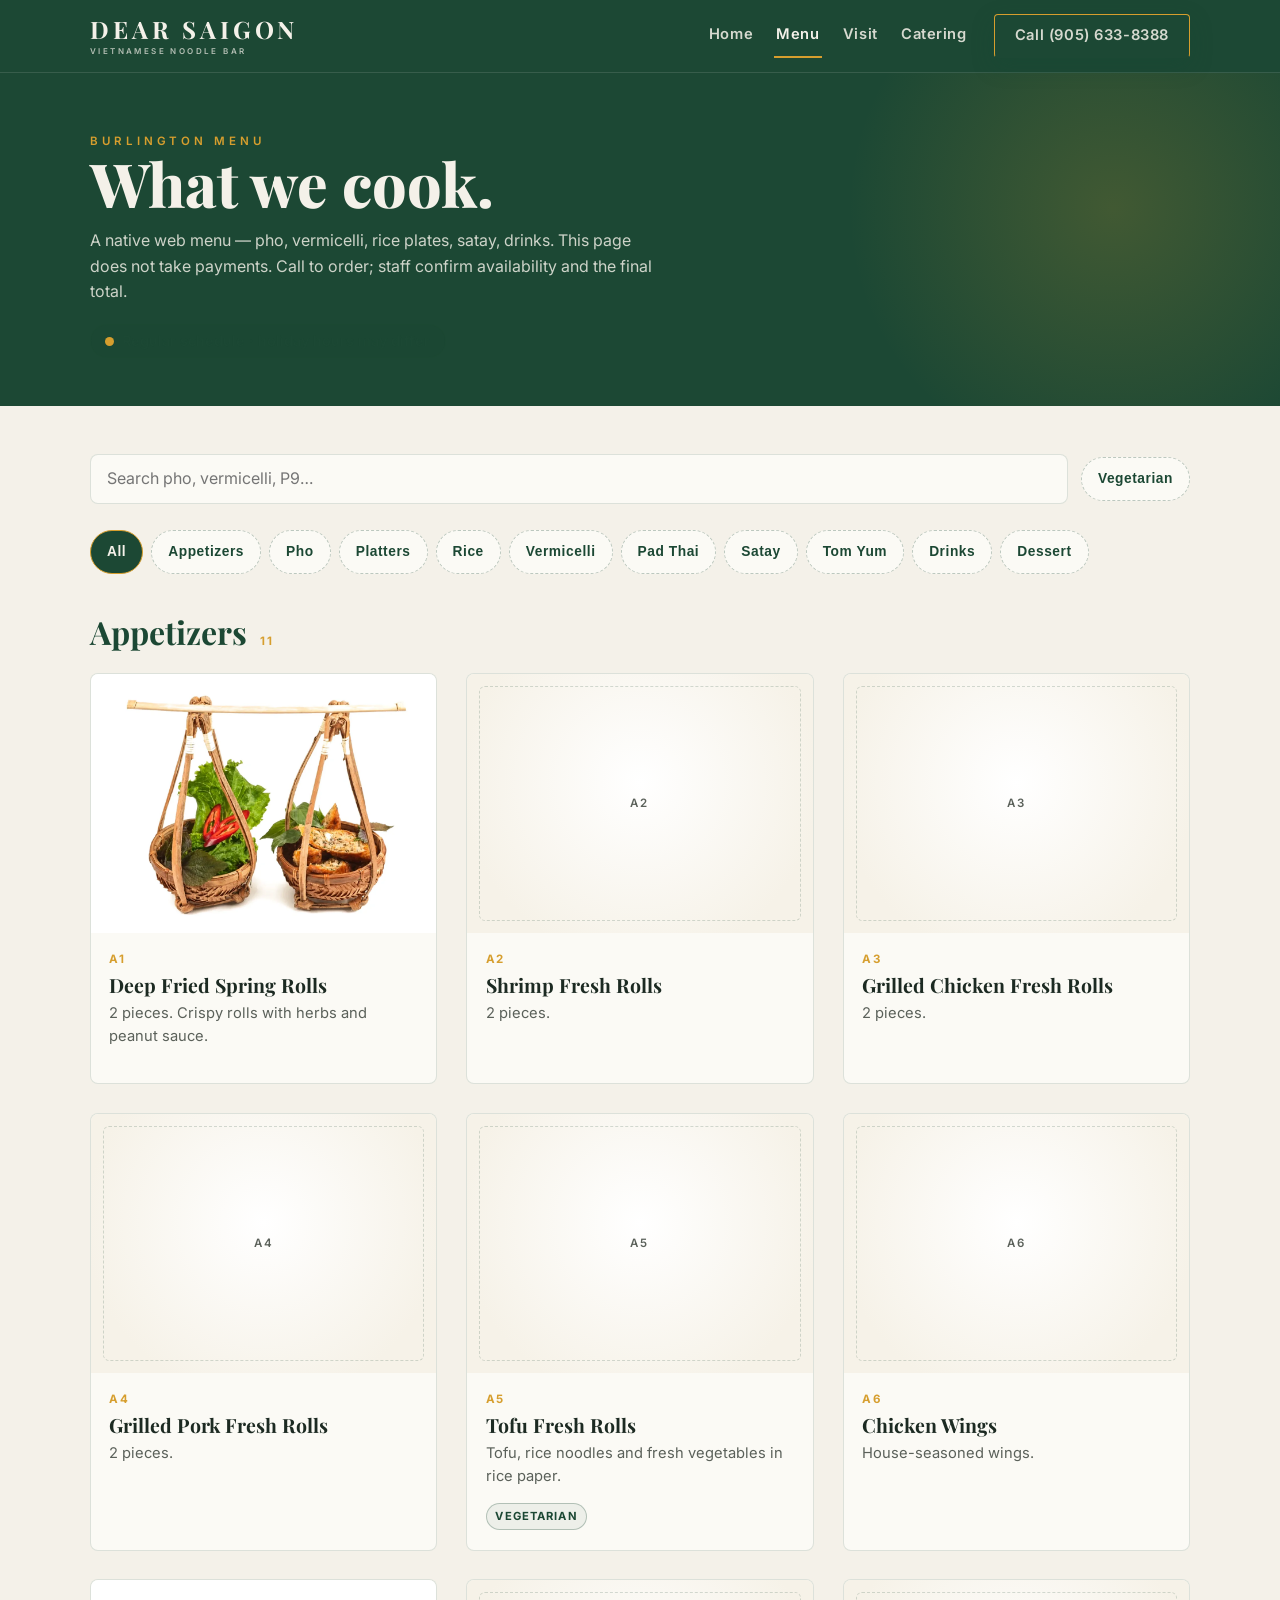
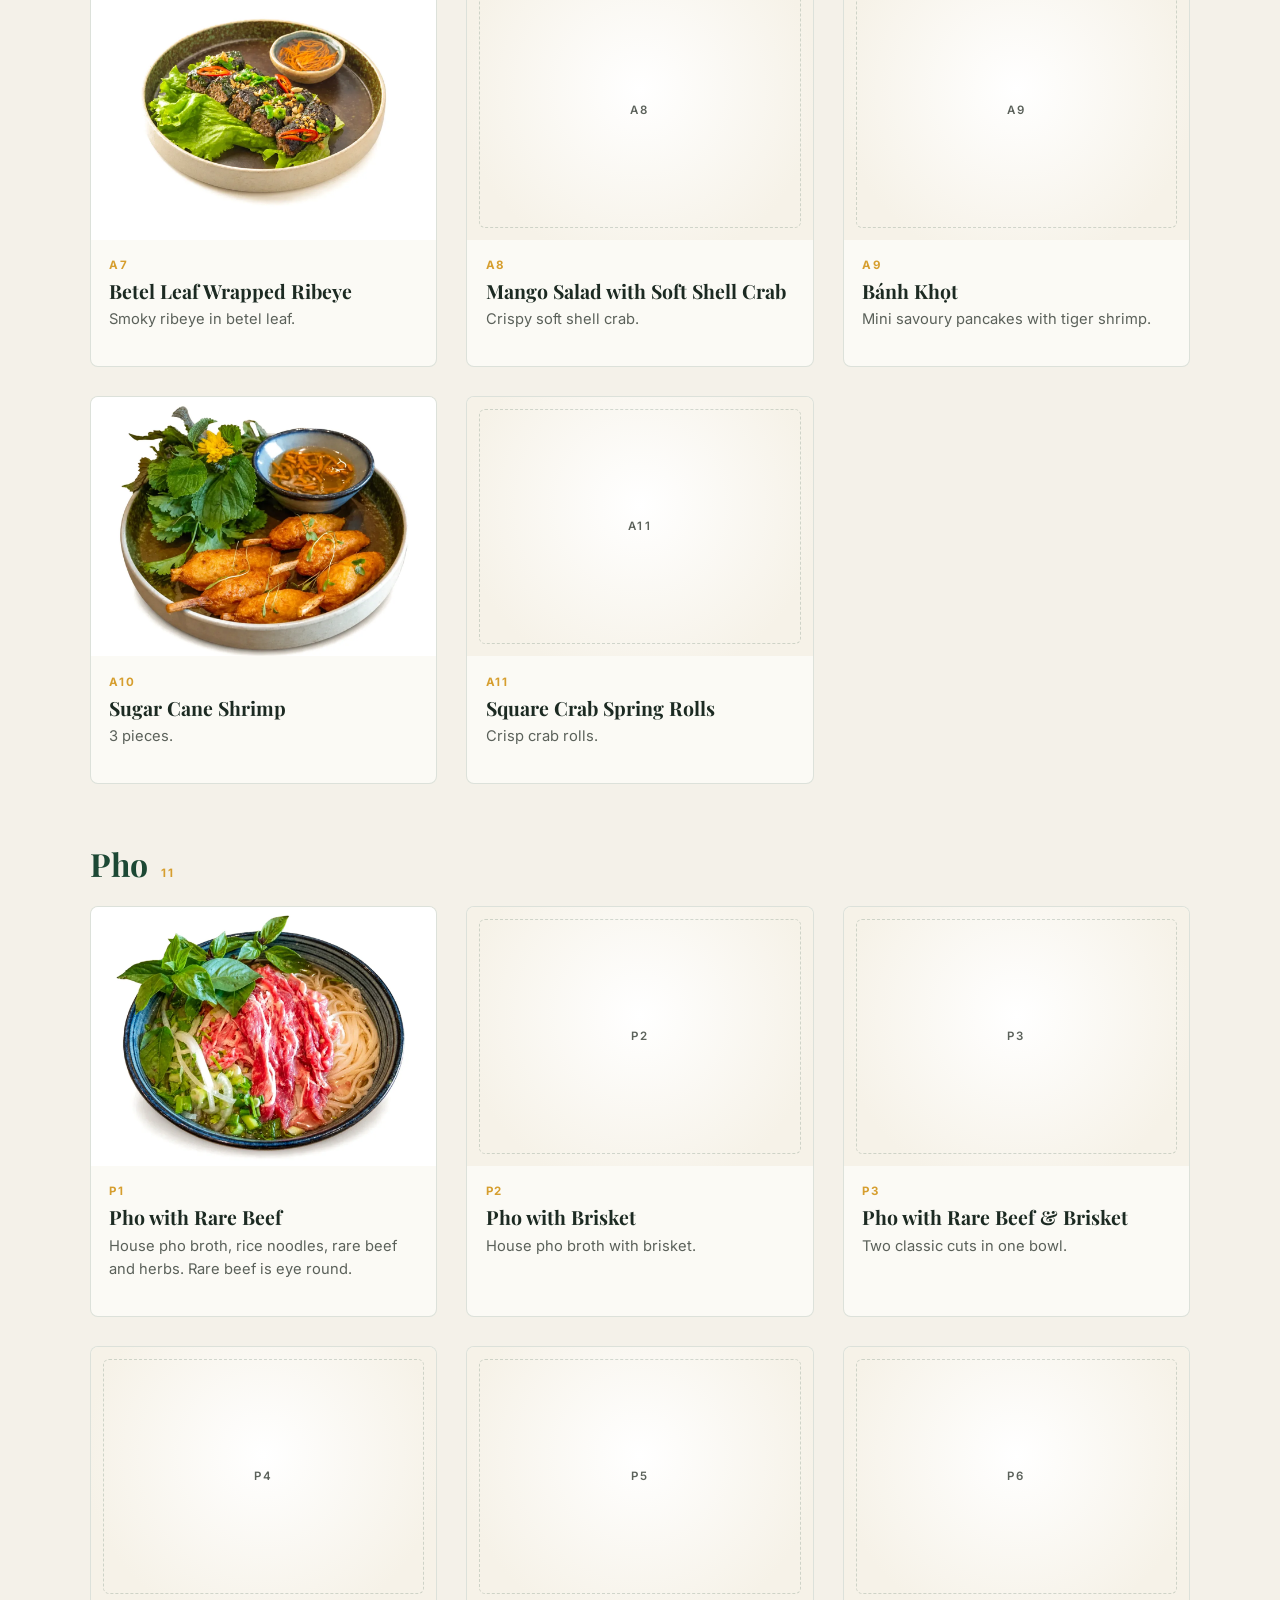
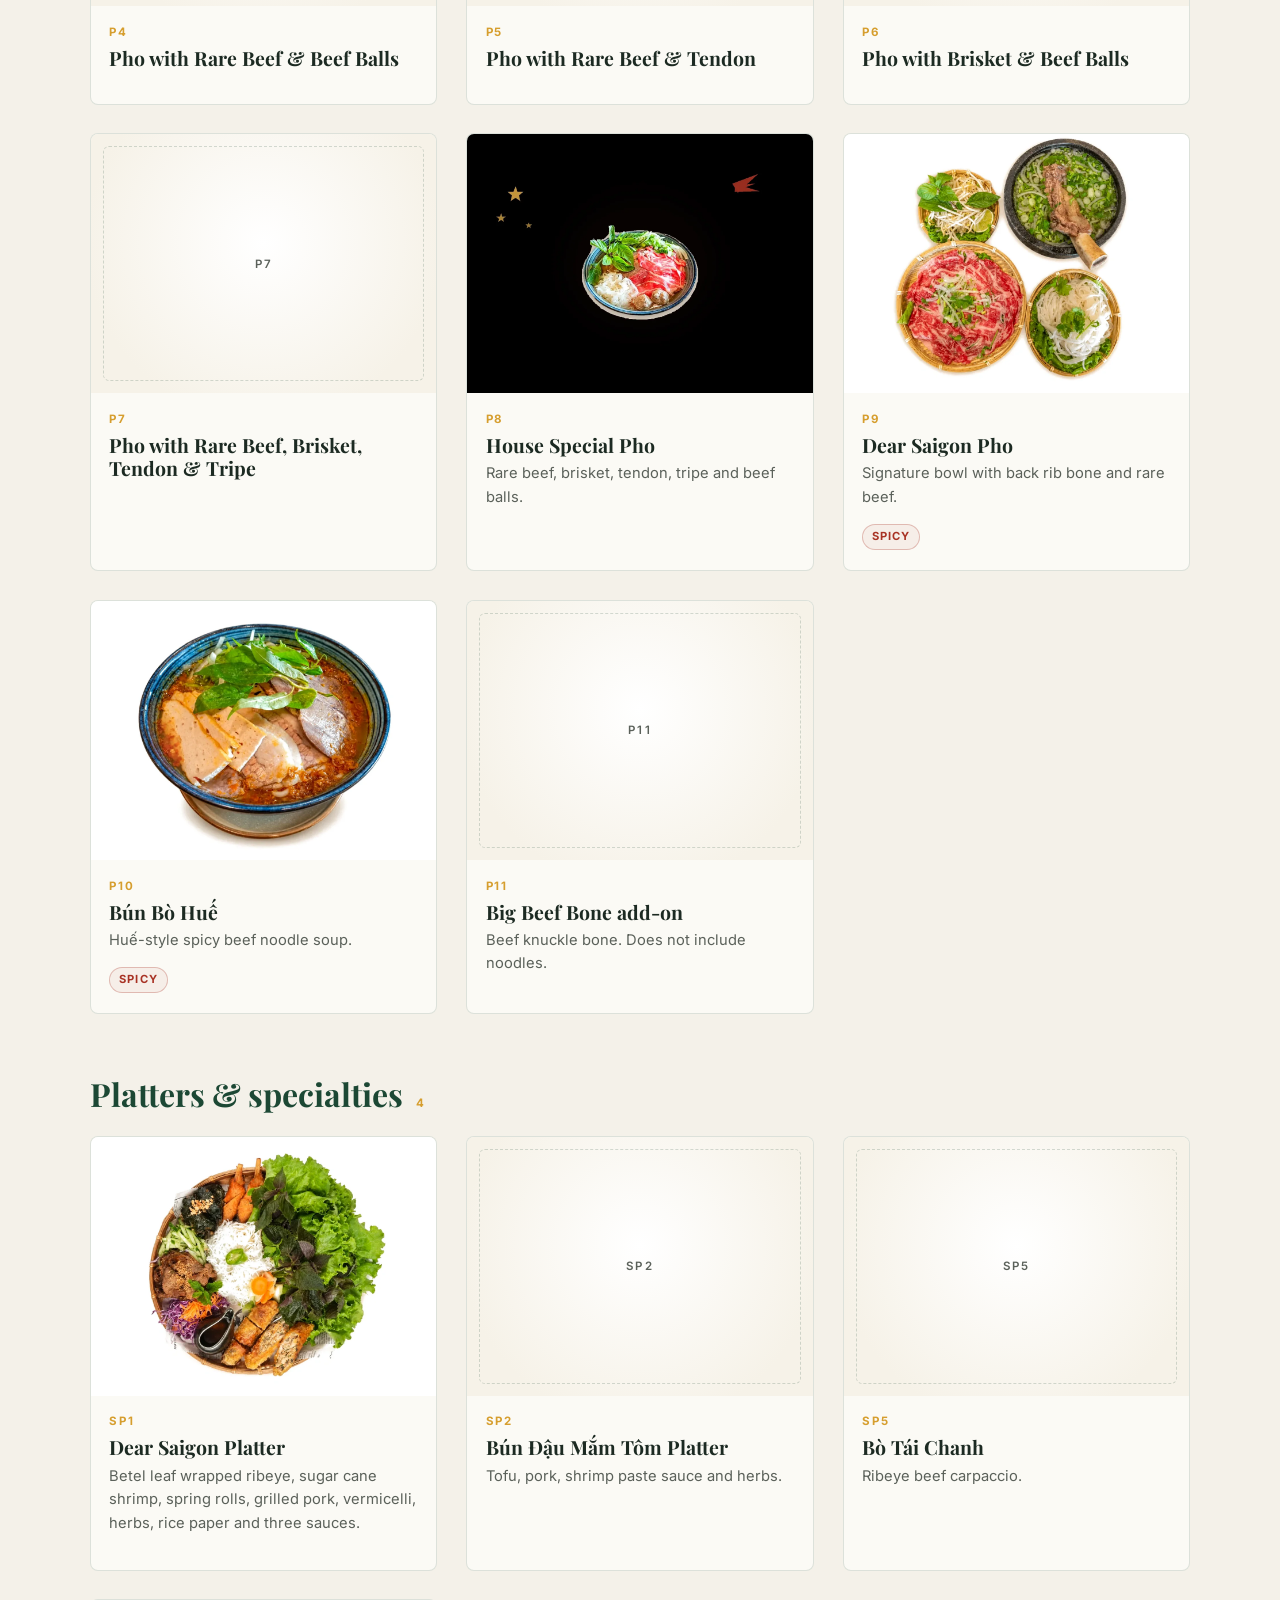
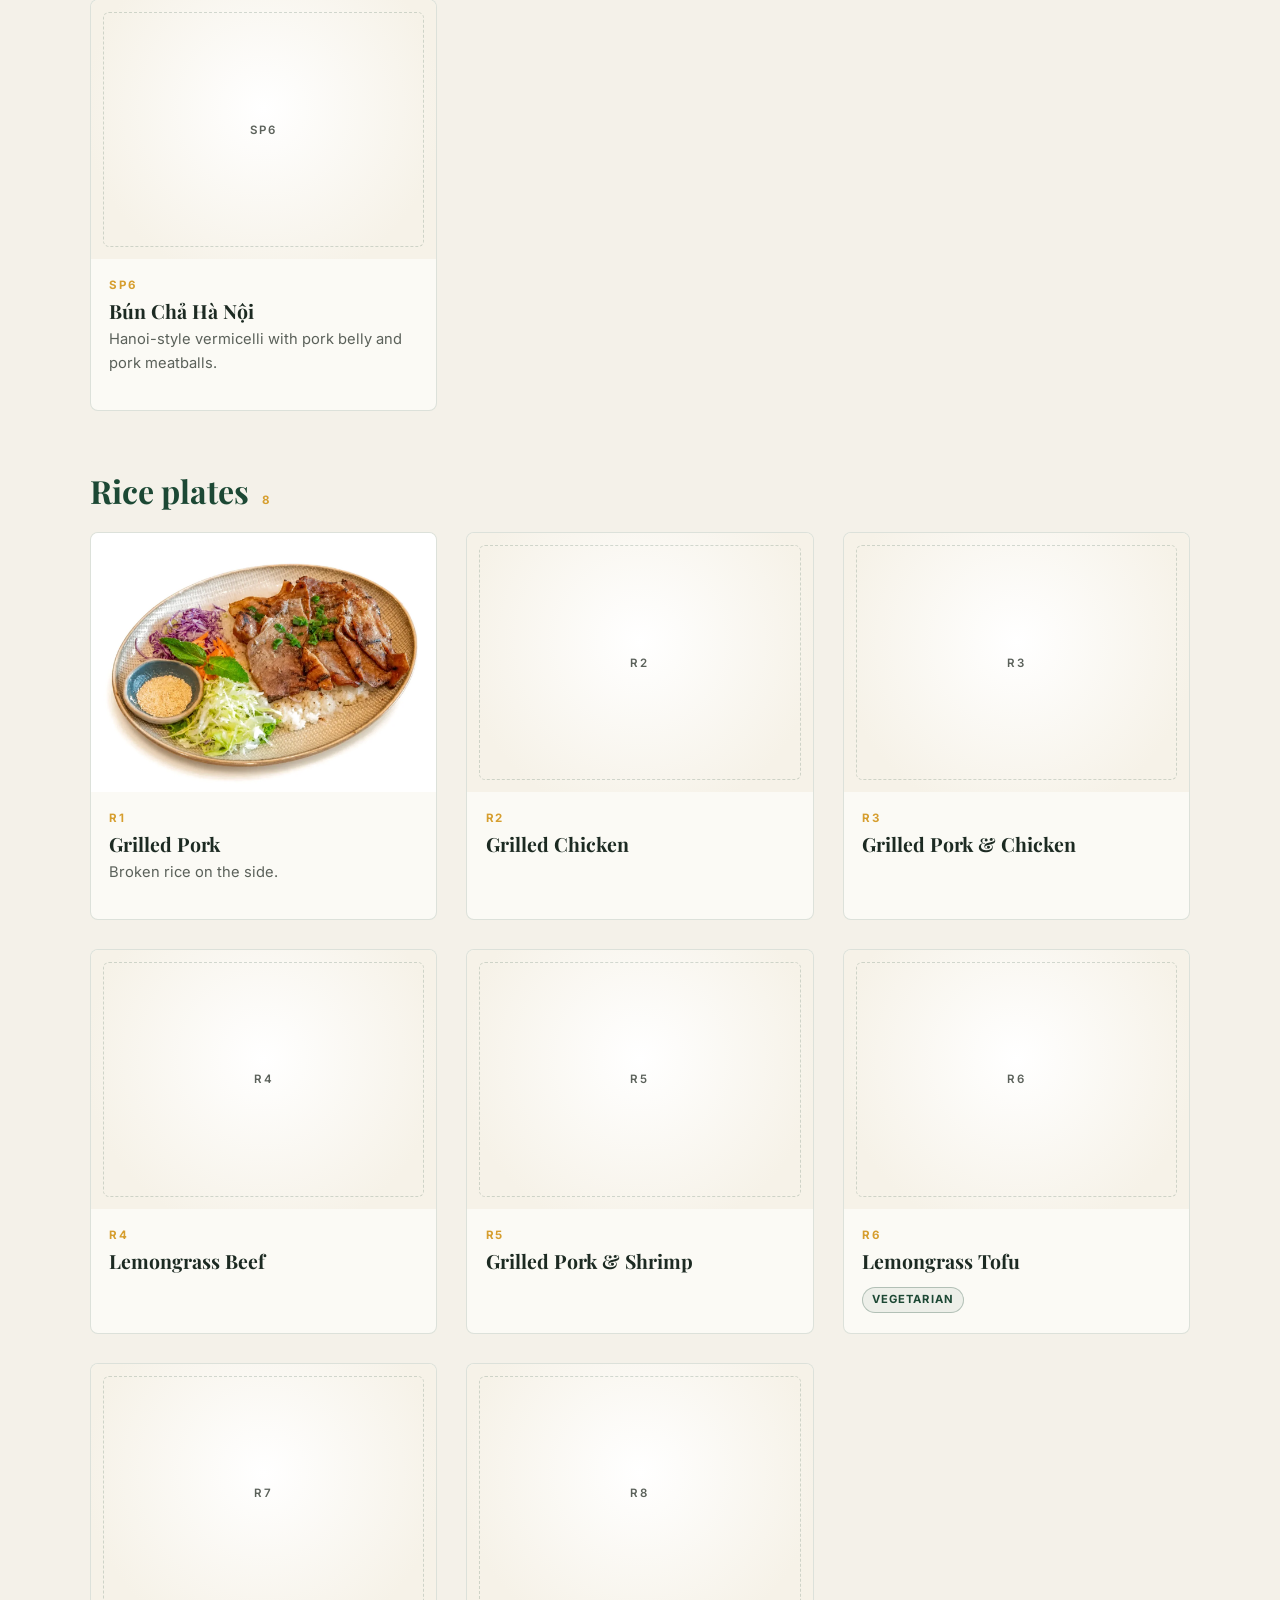
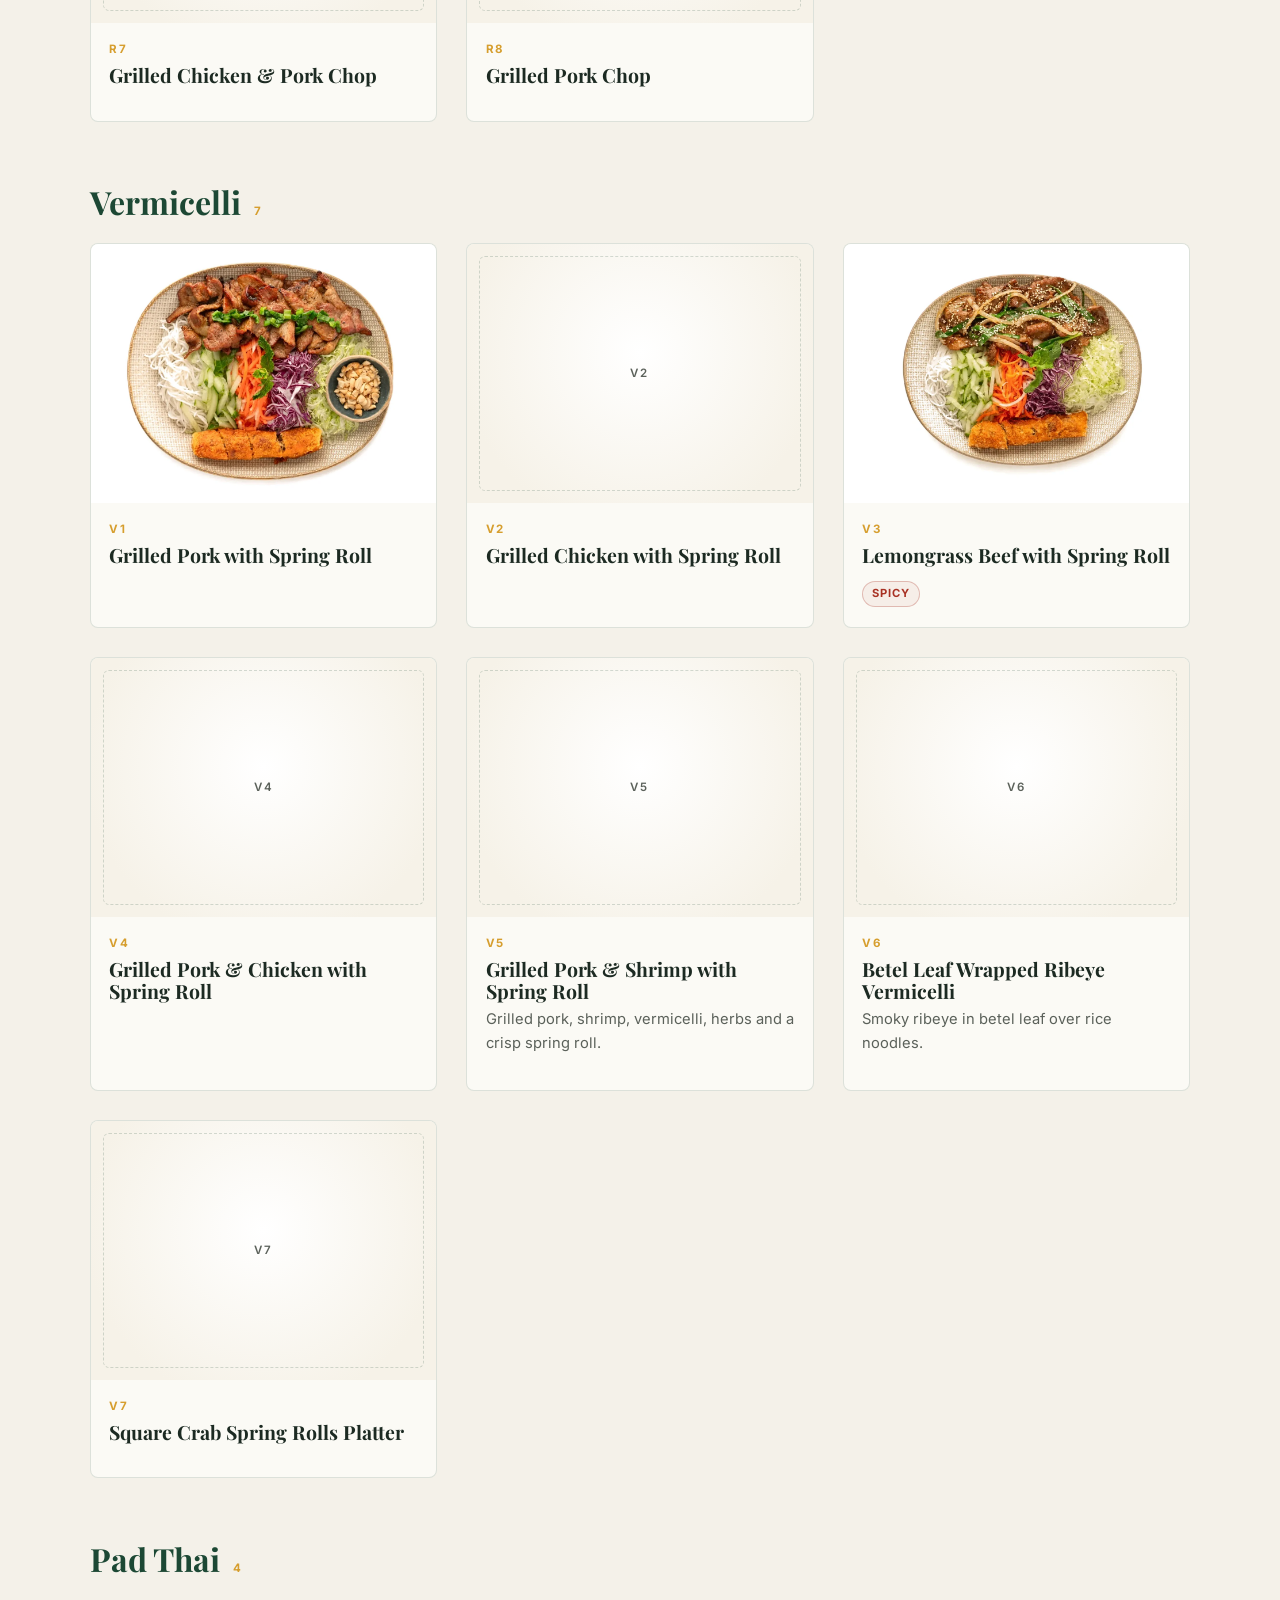
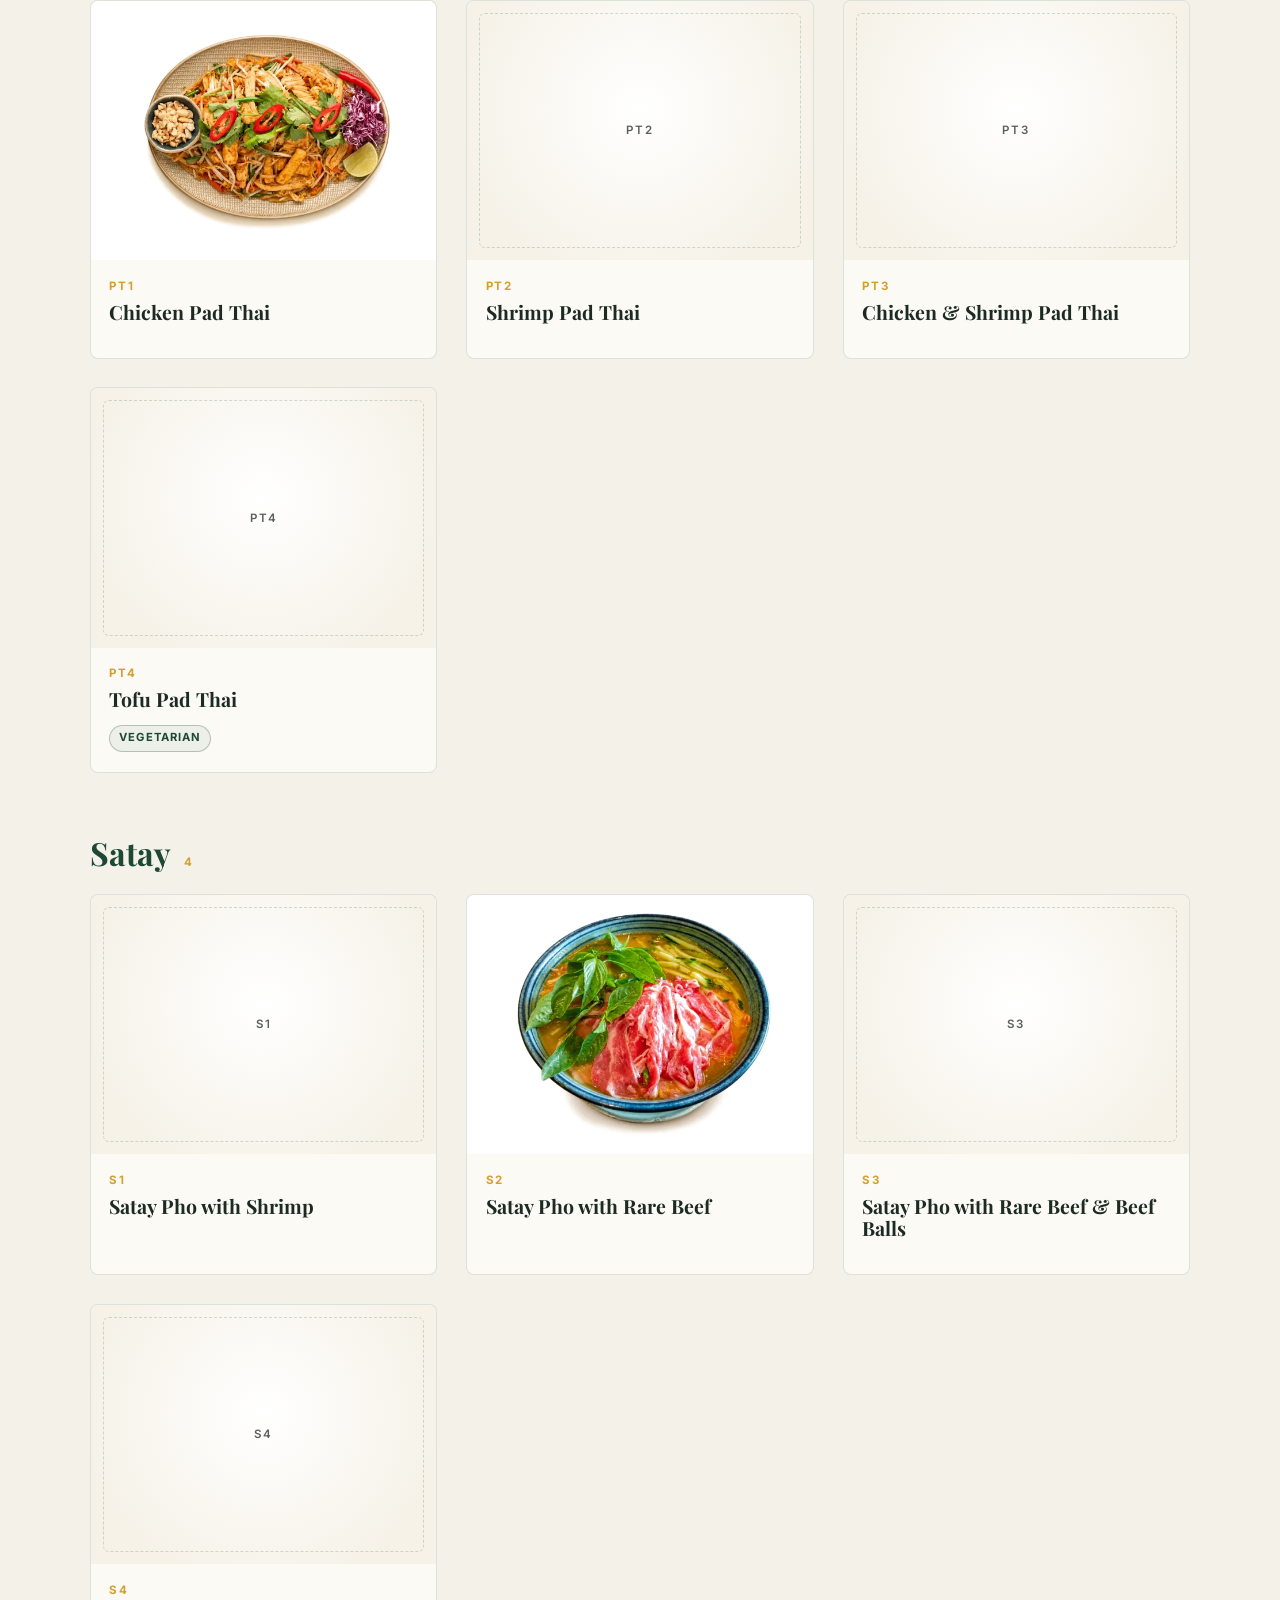
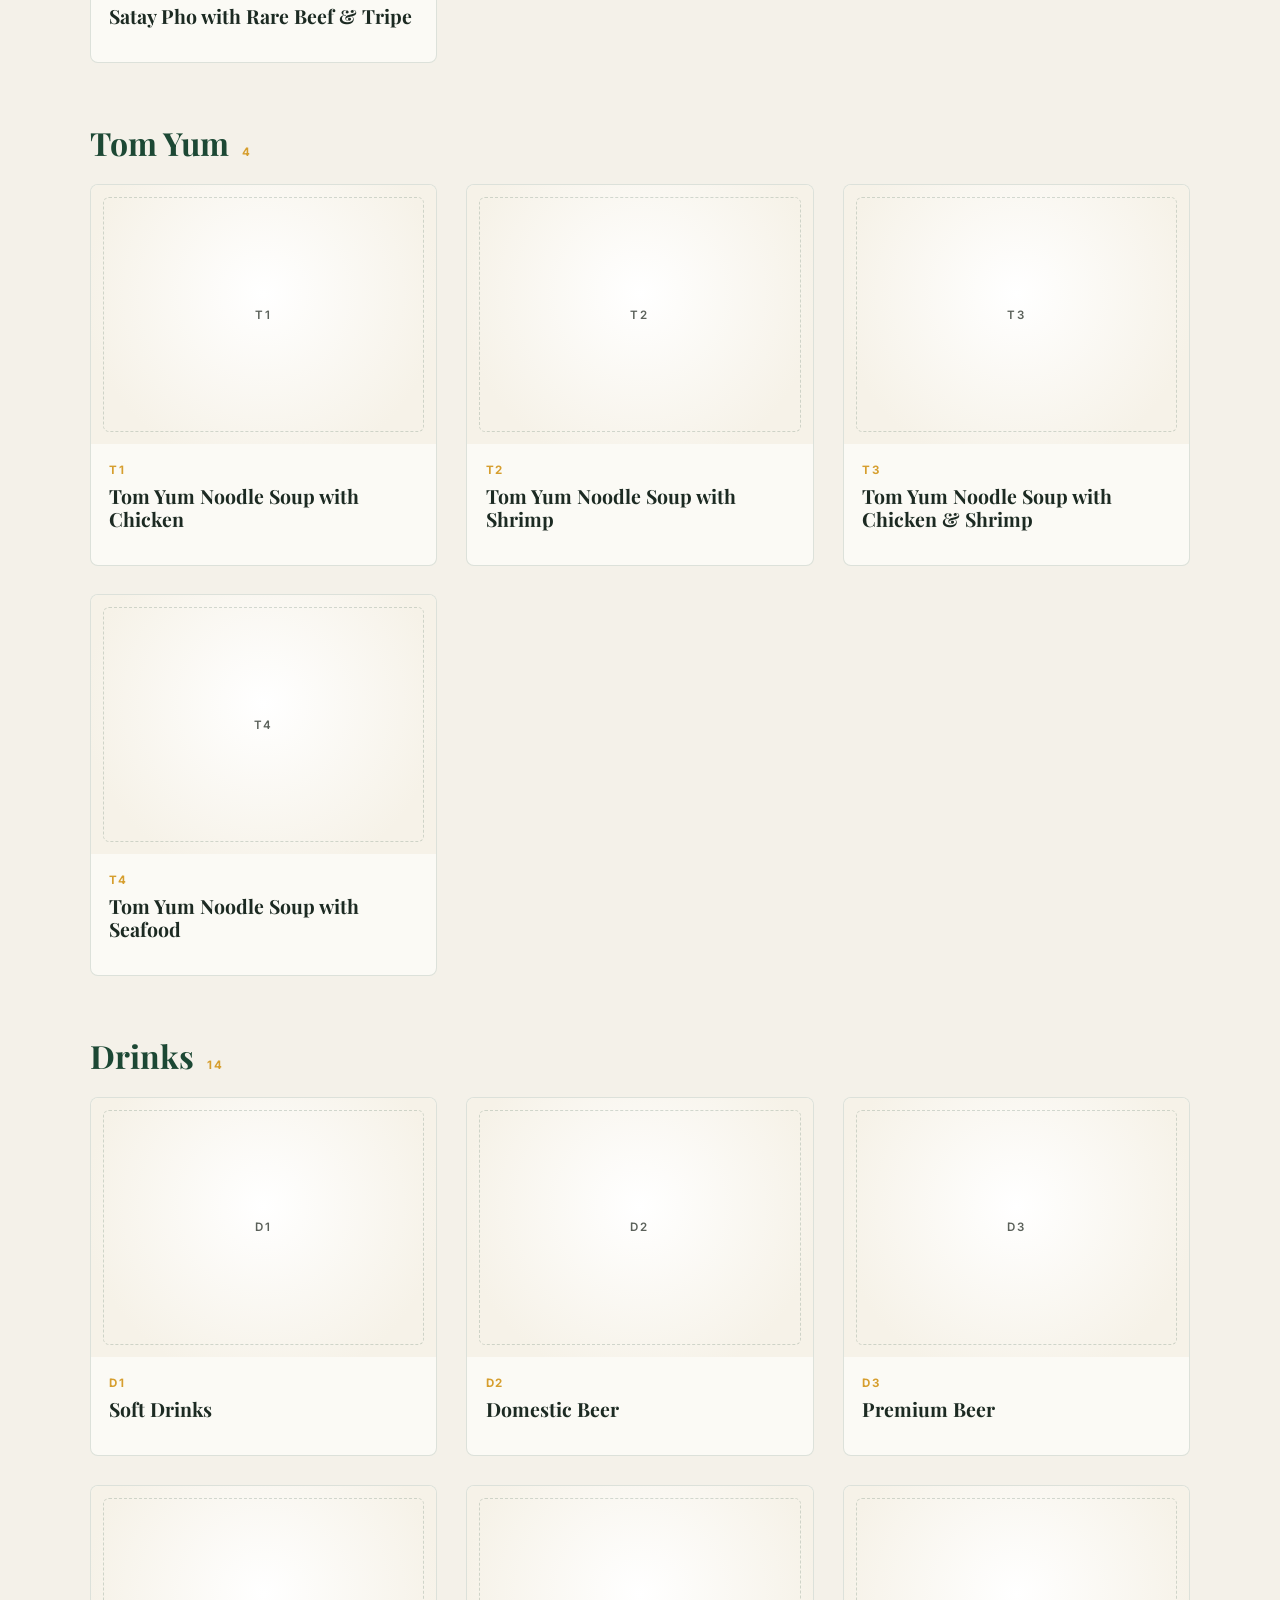
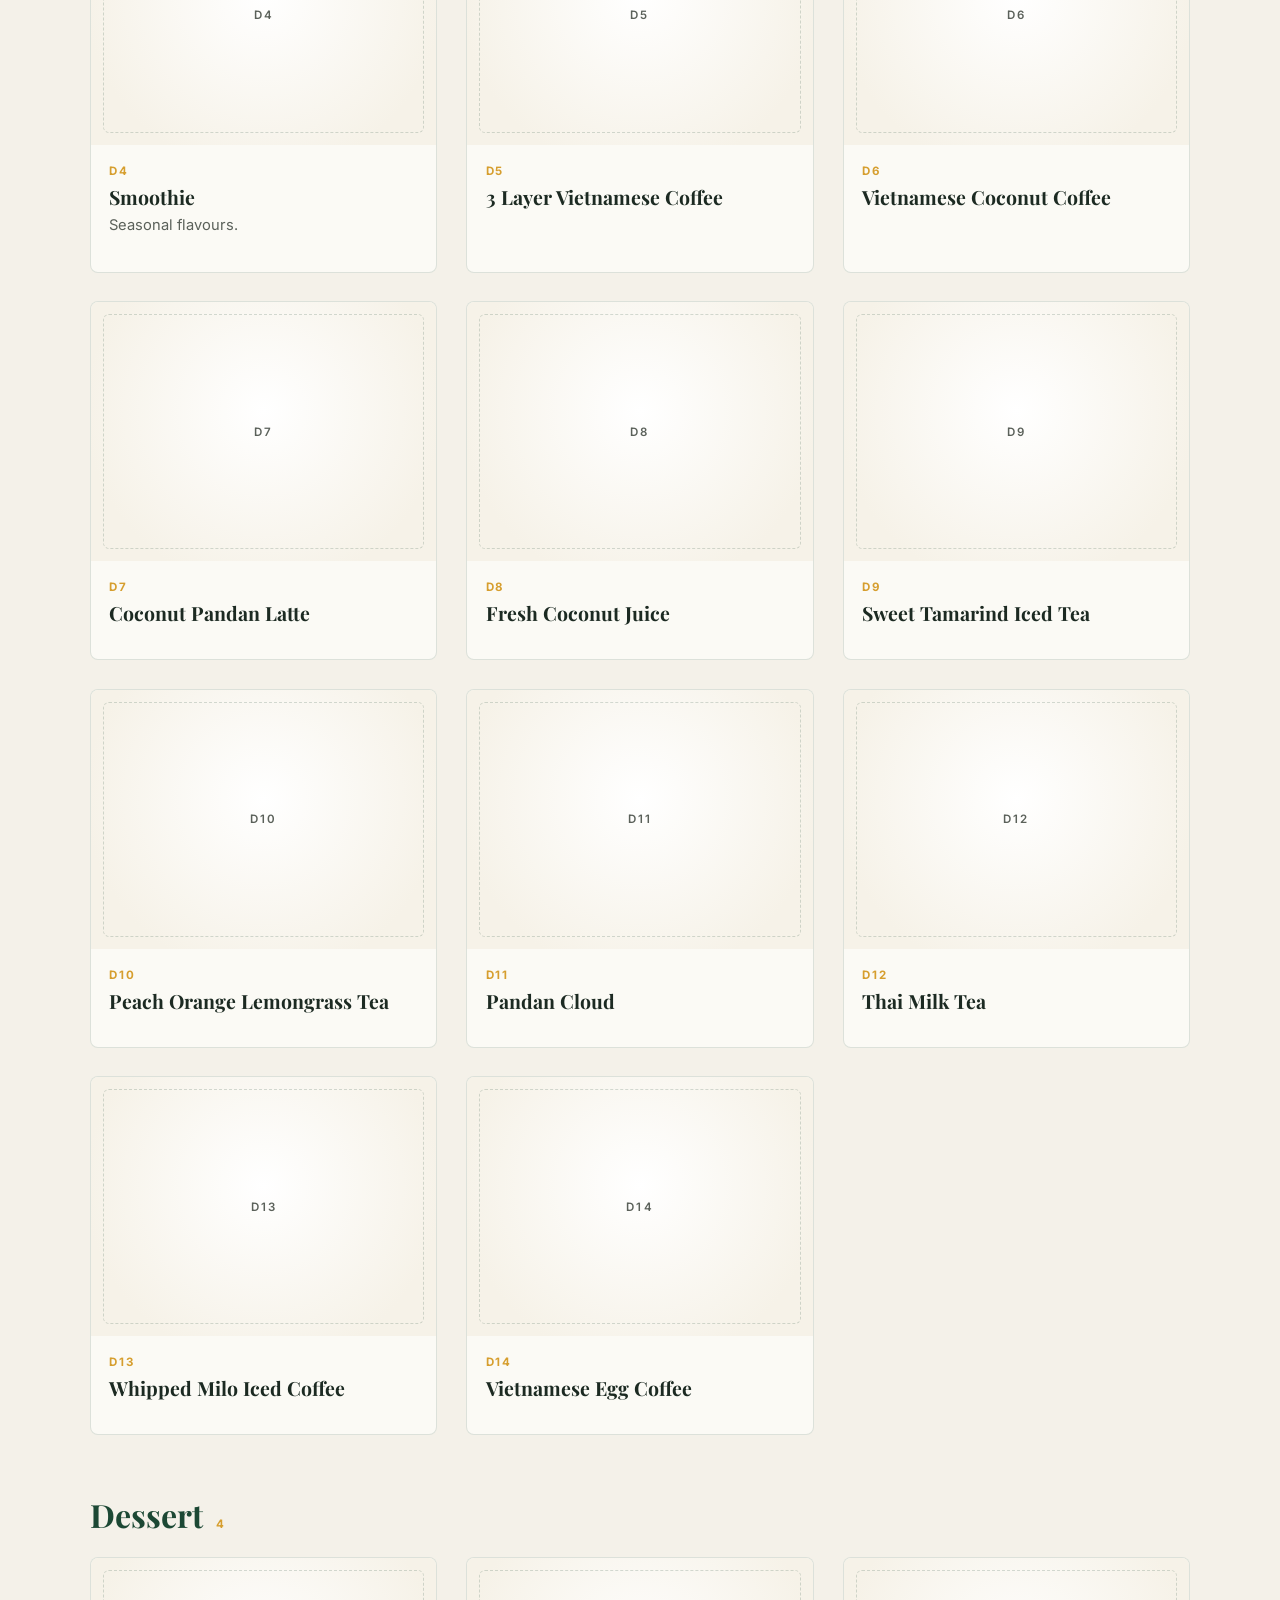
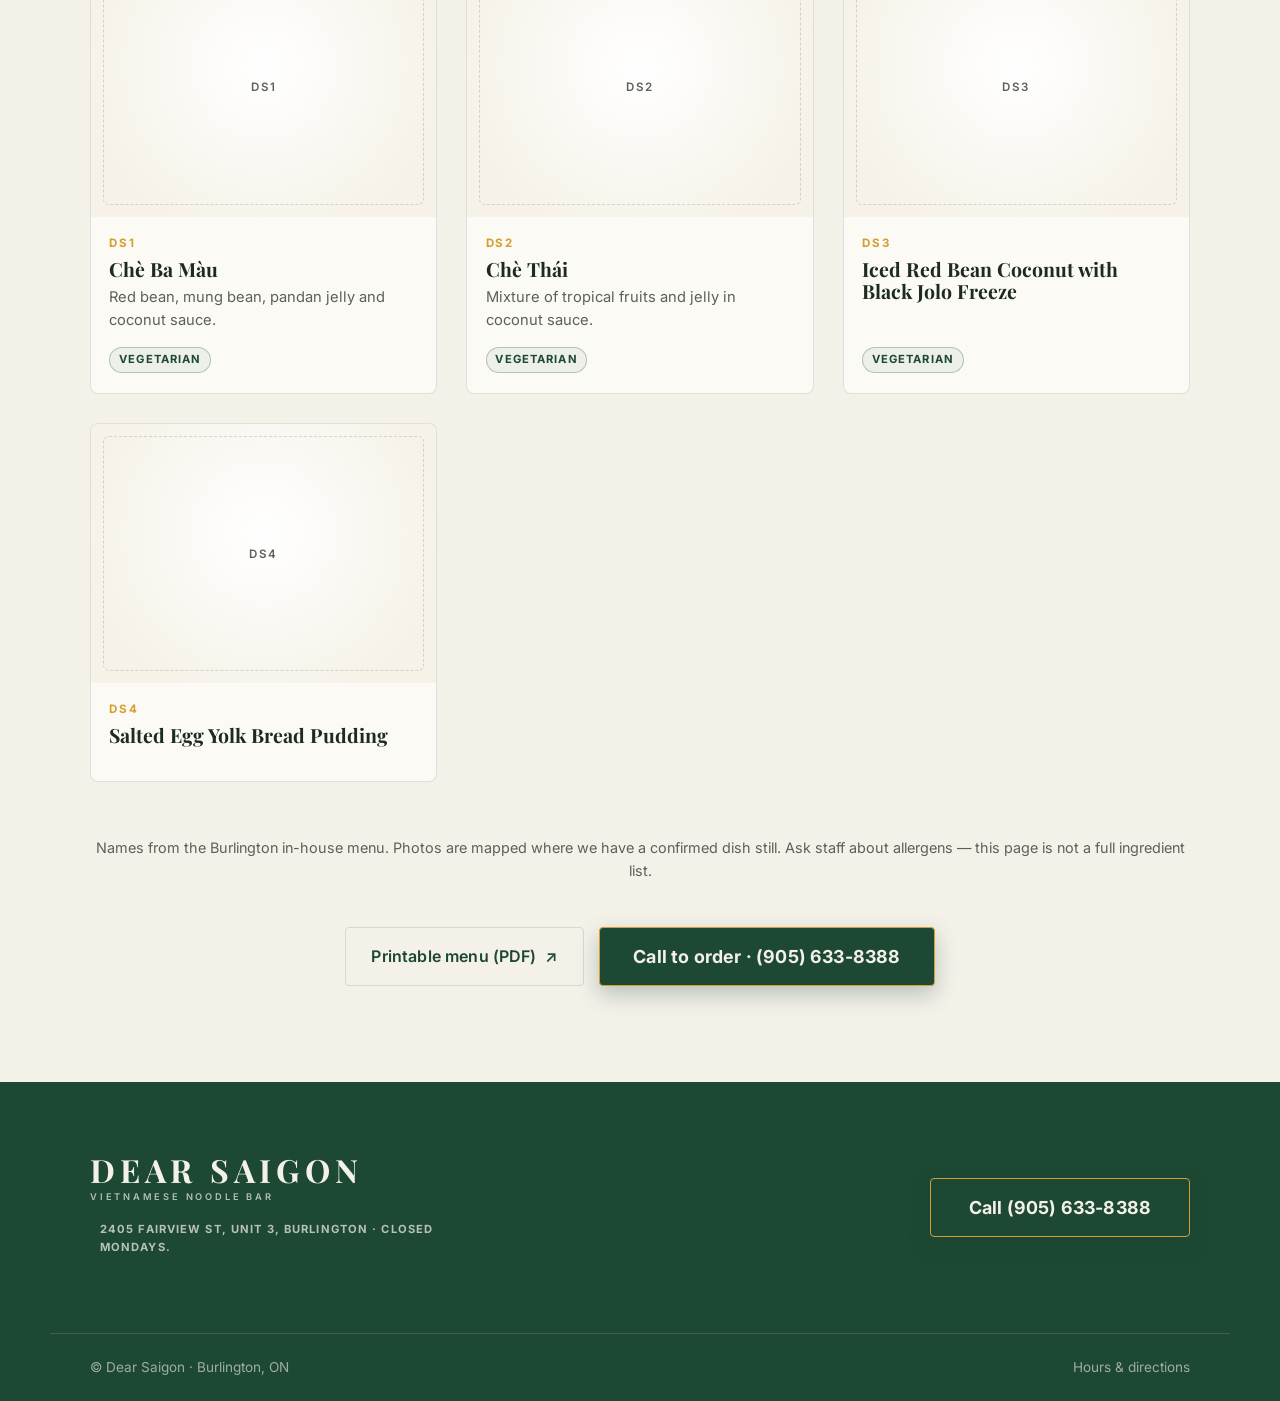
==== commit c56082ed: "fix: stop the menu page from claiming the restaurant is open The menu page still mounted the weekly-" ====
--- a/menu.html
+++ b/menu.html
@@ -50,8 +50,8 @@
         <h1>What we cook.</h1>
         <p>A native web menu — pho, vermicelli, rice plates, satay, drinks. This page does not take payments. Call to order; staff confirm availability and the final total.</p>
         <div class="hero-status" style="margin-top:1.2rem">
-          <span class="status-pill" data-hours-pill role="status" aria-live="polite">
-            <span class="dot-live" aria-hidden="true"></span><span class="status-text">Checking hours…</span>
+          <span class="status-pill is-schedule">
+            <span class="dot-live" aria-hidden="true"></span><span>Regular schedule · holiday hours may differ</span>
           </span>
         </div>
       </div>
--- a/css/site.css
+++ b/css/site.css
@@ -265,19 +265,74 @@
 .hero-media { position: relative; display: grid; place-items: center; }
 .hero-disc {
   position: relative;
-  width: min(100%, 34rem);
-  aspect-ratio: 4 / 3;
-  border-radius: 22px;
+  width: min(90%, 30rem);
+  aspect-ratio: 1;
+  border-radius: 50%;
   overflow: hidden;
-  background: var(--cream-warm);
-  box-shadow: var(--shadow-md);
-}
-.hero-disc img,
+  background: radial-gradient(circle at 50% 45%, #ffffff 0%, #FBF8F0 55%, var(--cream-warm) 100%);
+}
+.hero-disc::after {
+  content: "";
+  position: absolute;
+  inset: 6%;
+  border-radius: 50%;
+  border: 1px dashed rgba(28, 72, 52, .16);
+  z-index: 1;
+  pointer-events: none;
+}
+.hero-disc::before {
+  content: "";
+  position: absolute;
+  left: 50%;
+  bottom: 12%;
+  width: 62%;
+  height: 12%;
+  transform: translateX(-50%);
+  background: radial-gradient(ellipse at center, rgba(20, 42, 34, .30), transparent 70%);
+  filter: blur(9px);
+  z-index: 0;
+}
 .hero-bowl {
-  width: 100%;
-  height: 100%;
-  object-fit: cover;
-  object-position: center;
+  position: absolute;
+  top: 50%;
+  left: 50%;
+  width: 104%;
+  height: auto;
+  transform: translate(-50%, -50%);
+  mix-blend-mode: multiply;
+  z-index: 2;
+  animation: floatBowl 7s ease-in-out infinite;
+}
+@keyframes floatBowl {
+  0%, 100% { transform: translate(-50%, -50%); }
+  50% { transform: translate(-50%, calc(-50% - 12px)); }
+}
+.steam {
+  position: absolute;
+  left: 50%;
+  top: 14%;
+  transform: translateX(-50%);
+  z-index: 3;
+  opacity: .55;
+  pointer-events: none;
+}
+.steam span {
+  display: block;
+  position: absolute;
+  width: 8px;
+  height: 46px;
+  border-radius: 8px;
+  background: linear-gradient(to top, rgba(255, 255, 255, 0), rgba(255, 255, 255, .9));
+  filter: blur(4px);
+  animation: rise 4.5s ease-in-out infinite;
+}
+.steam span:nth-child(1) { left: -20px; animation-delay: 0s; }
+.steam span:nth-child(2) { left: 0; animation-delay: 1.1s; height: 60px; }
+.steam span:nth-child(3) { left: 20px; animation-delay: 2.2s; }
+@keyframes rise {
+  0% { transform: translateY(30px) scaleX(1); opacity: 0; }
+  30% { opacity: .7; }
+  100% { transform: translateY(-40px) scaleX(1.6); opacity: 0; }
 }
 
 .highlights { background: var(--green); color: var(--cream); position: relative; }
@@ -697,7 +752,7 @@
   .hero-grid { grid-template-columns: 1fr; gap: 2.5rem; }
   .hero-copy { max-width: none; order: 2; }
   .hero-media { order: 1; }
-  .hero-disc { width: 100%; aspect-ratio: 4 / 5; }
+  .hero-disc { width: min(78%, 22rem); aspect-ratio: 1; }
   .info-grid { grid-template-columns: 1fr; }
   .footer-inner { grid-template-columns: 1fr; }
   .footer-right { align-items: flex-start; }
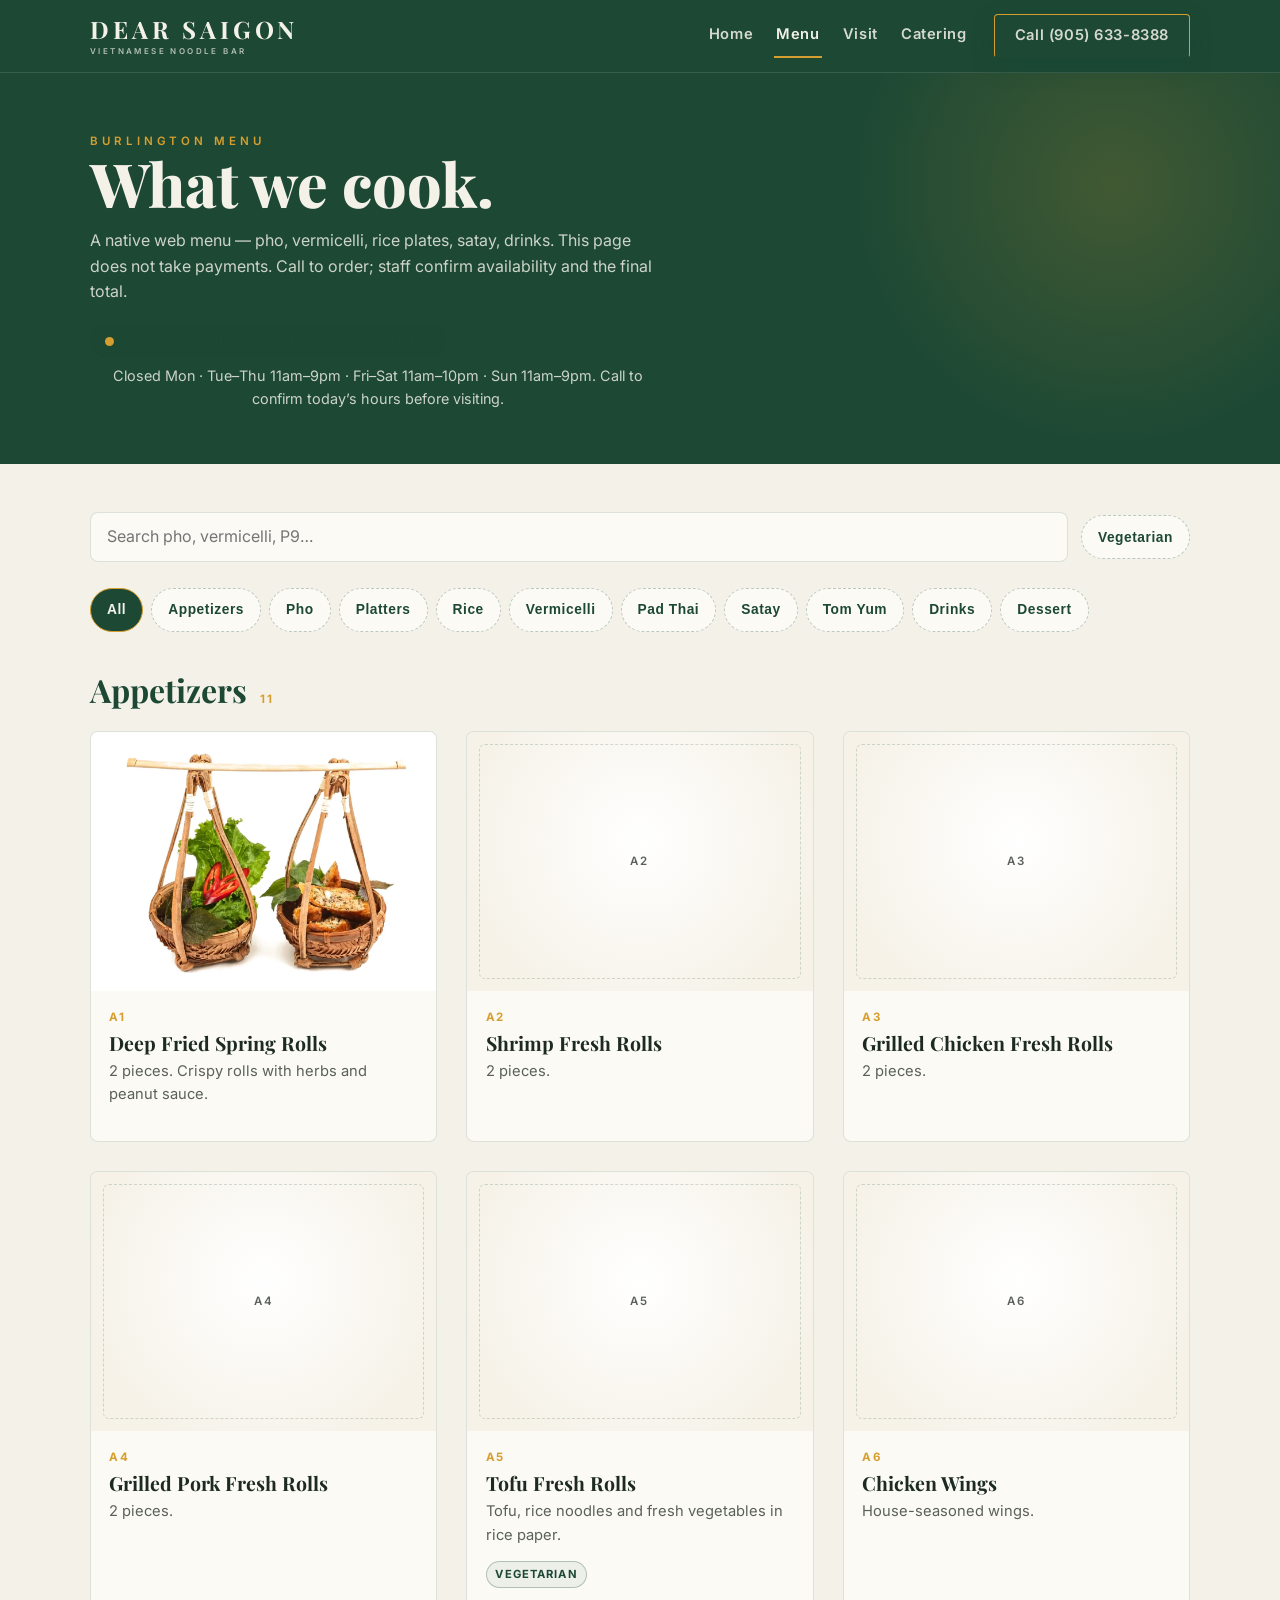
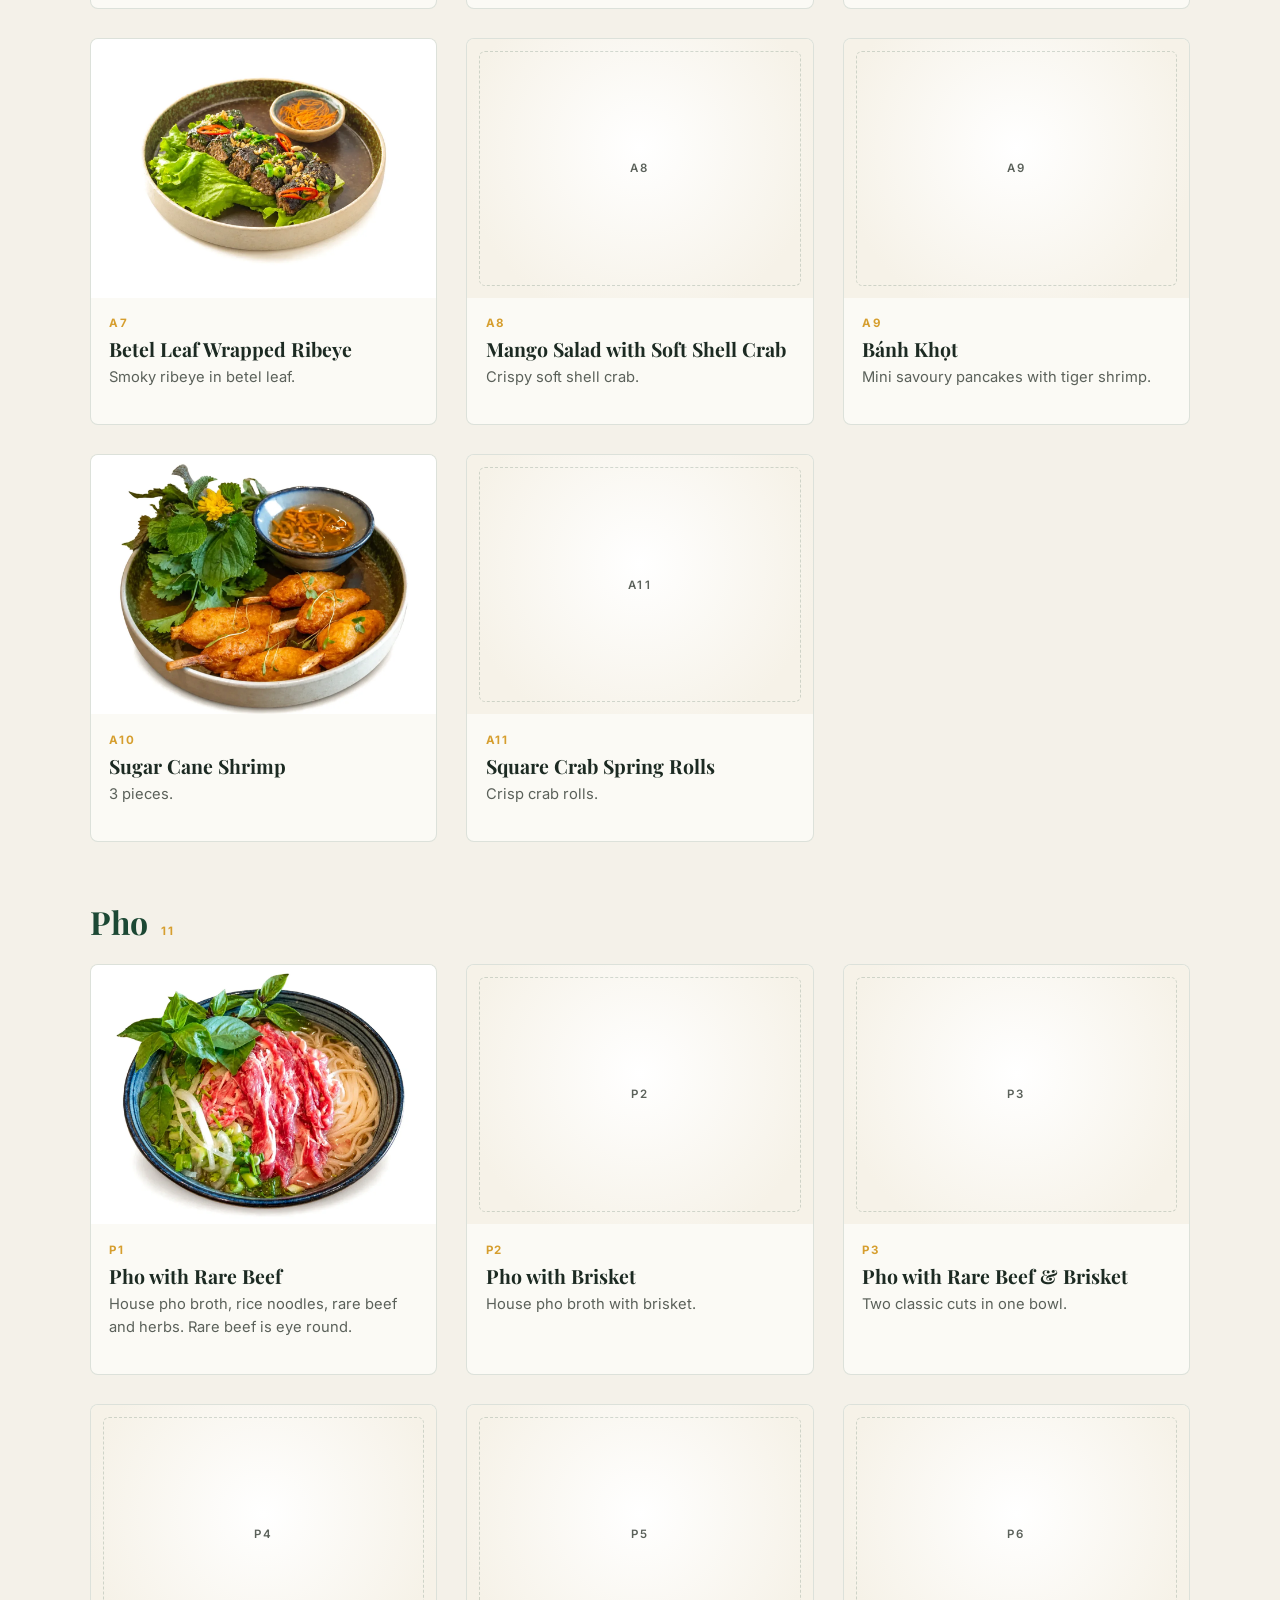
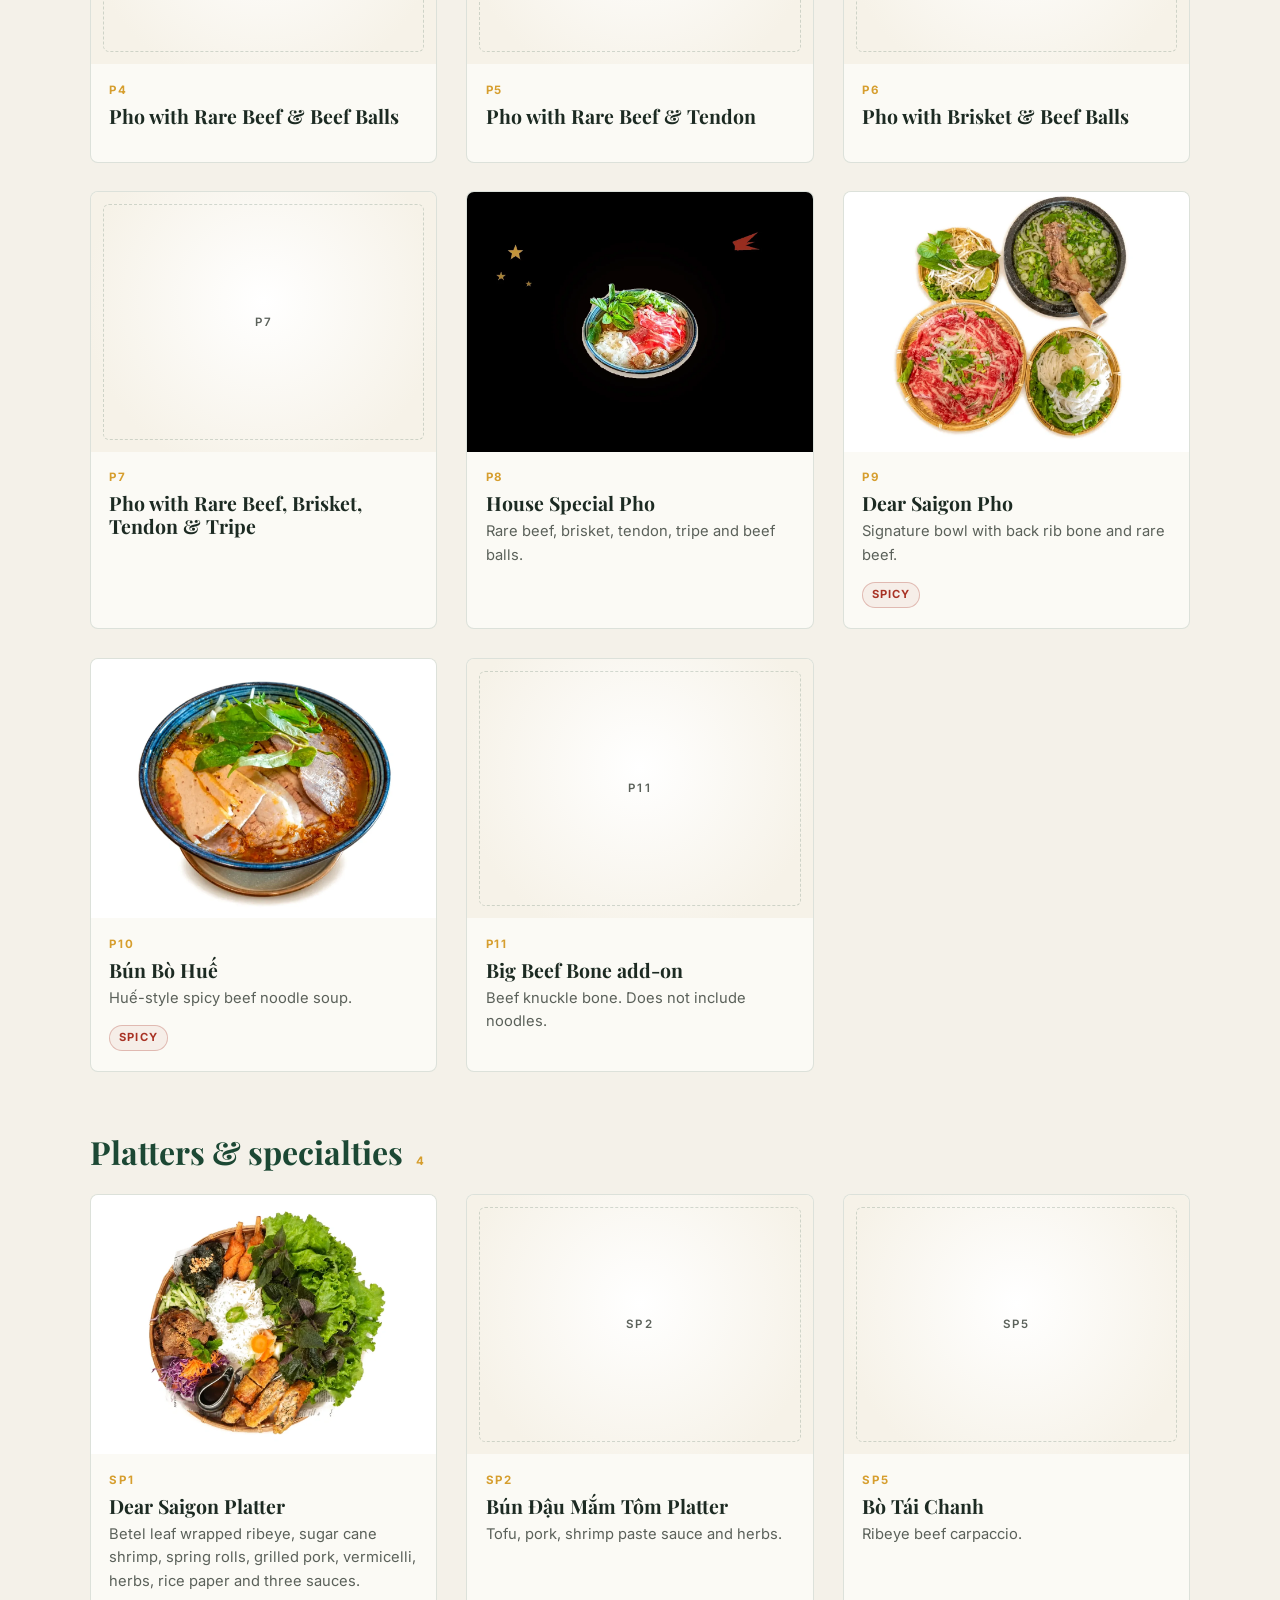
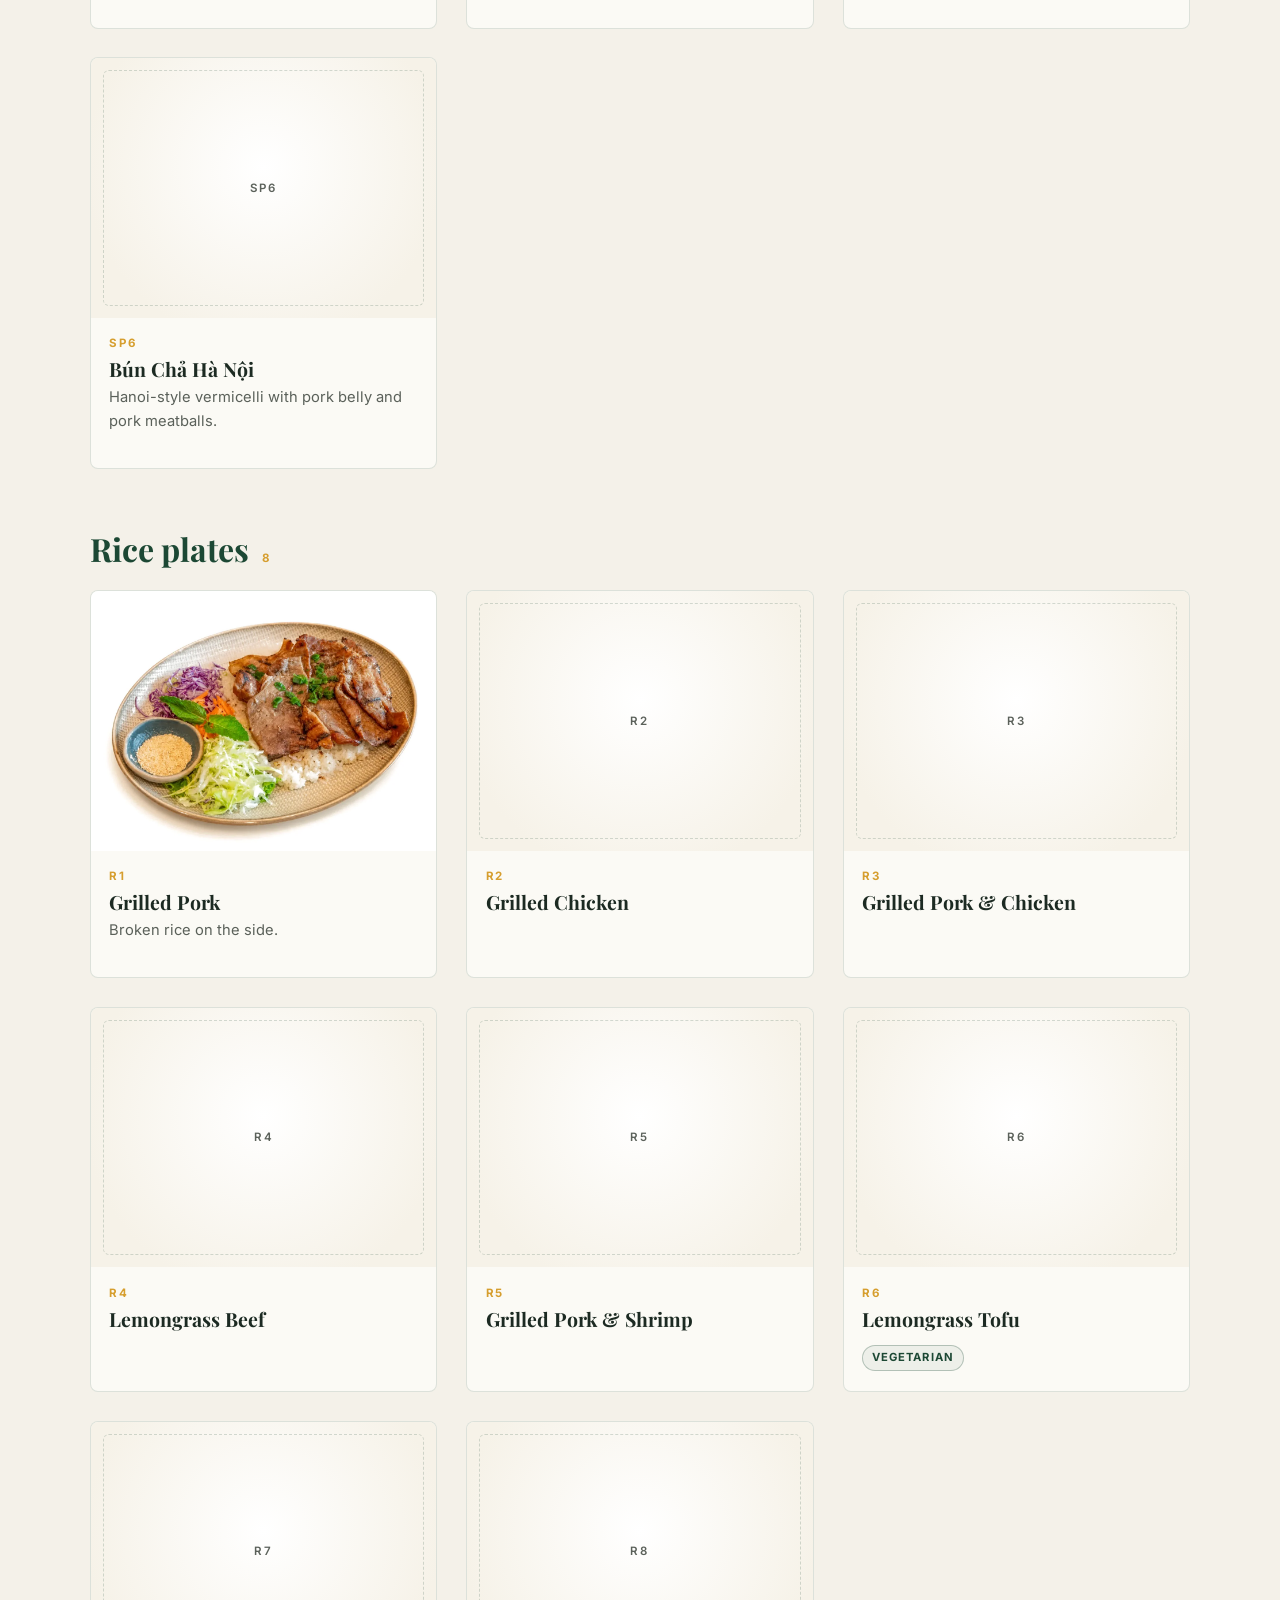
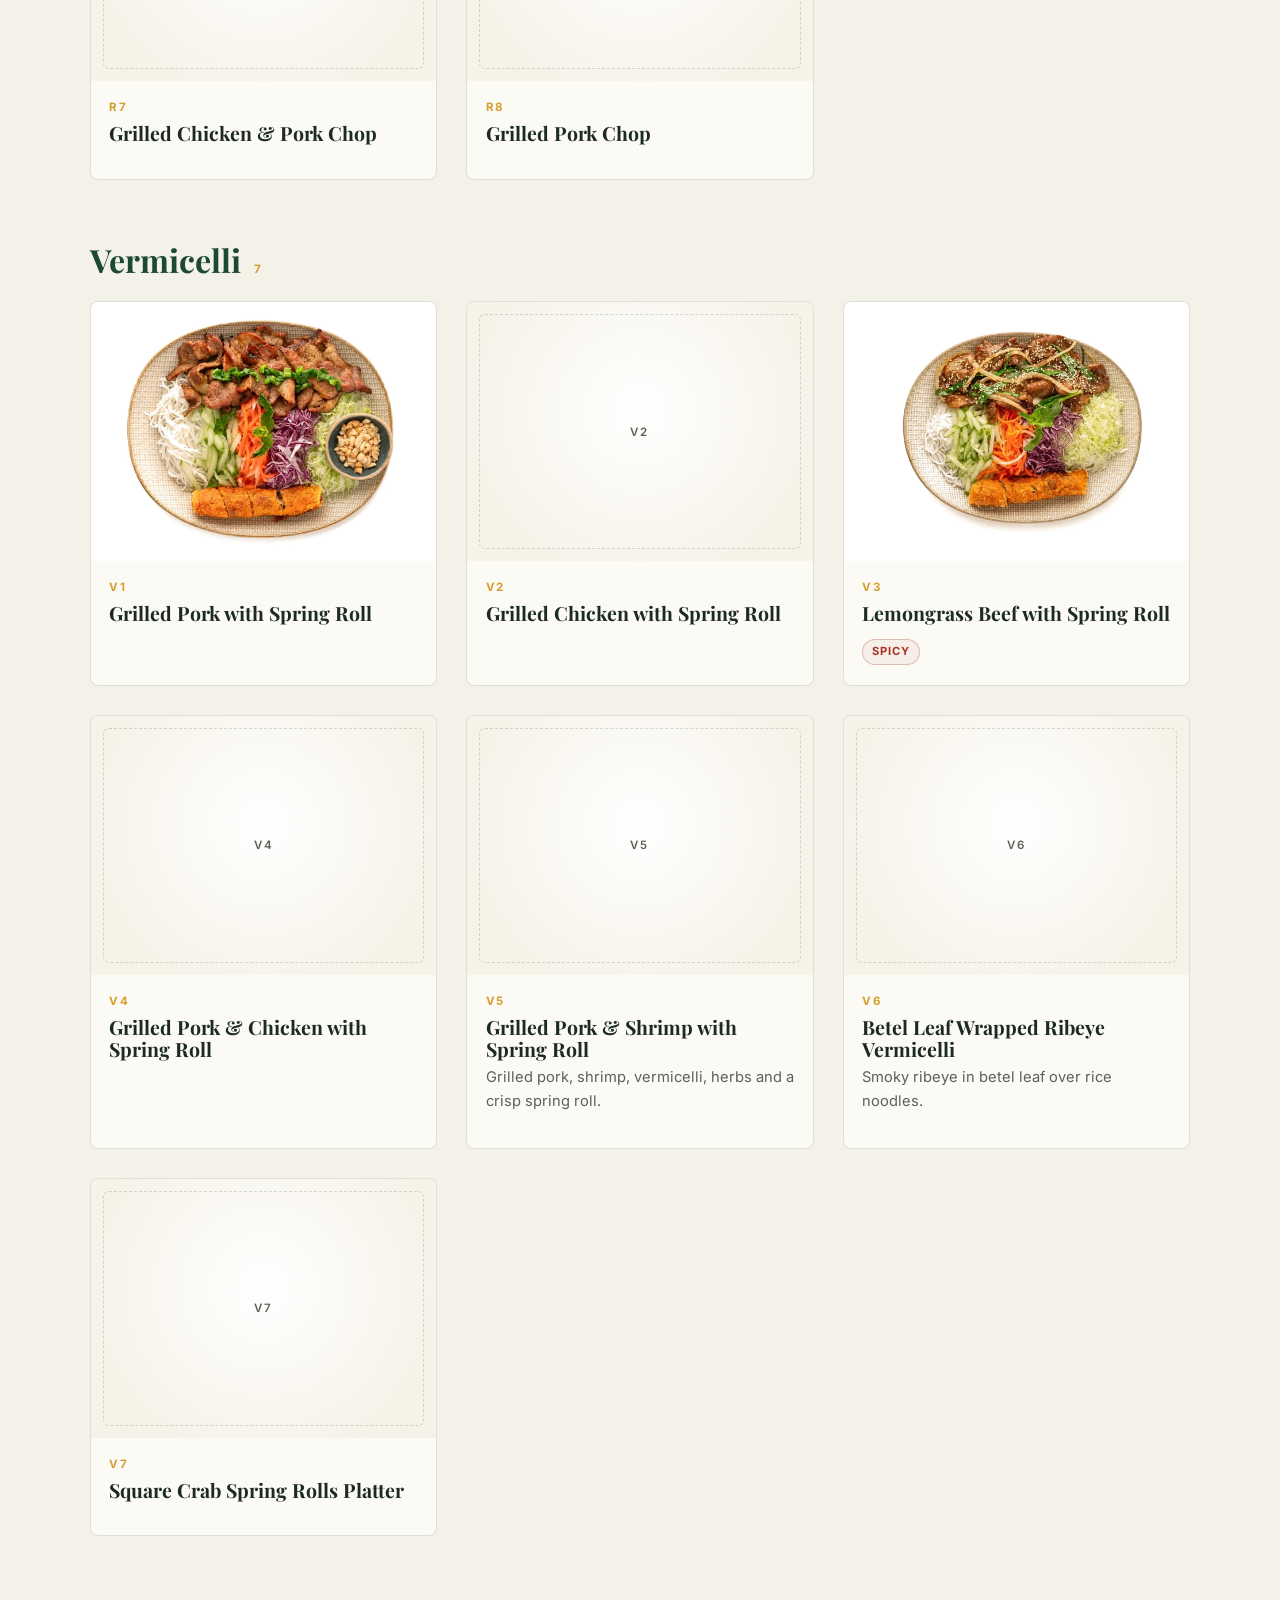
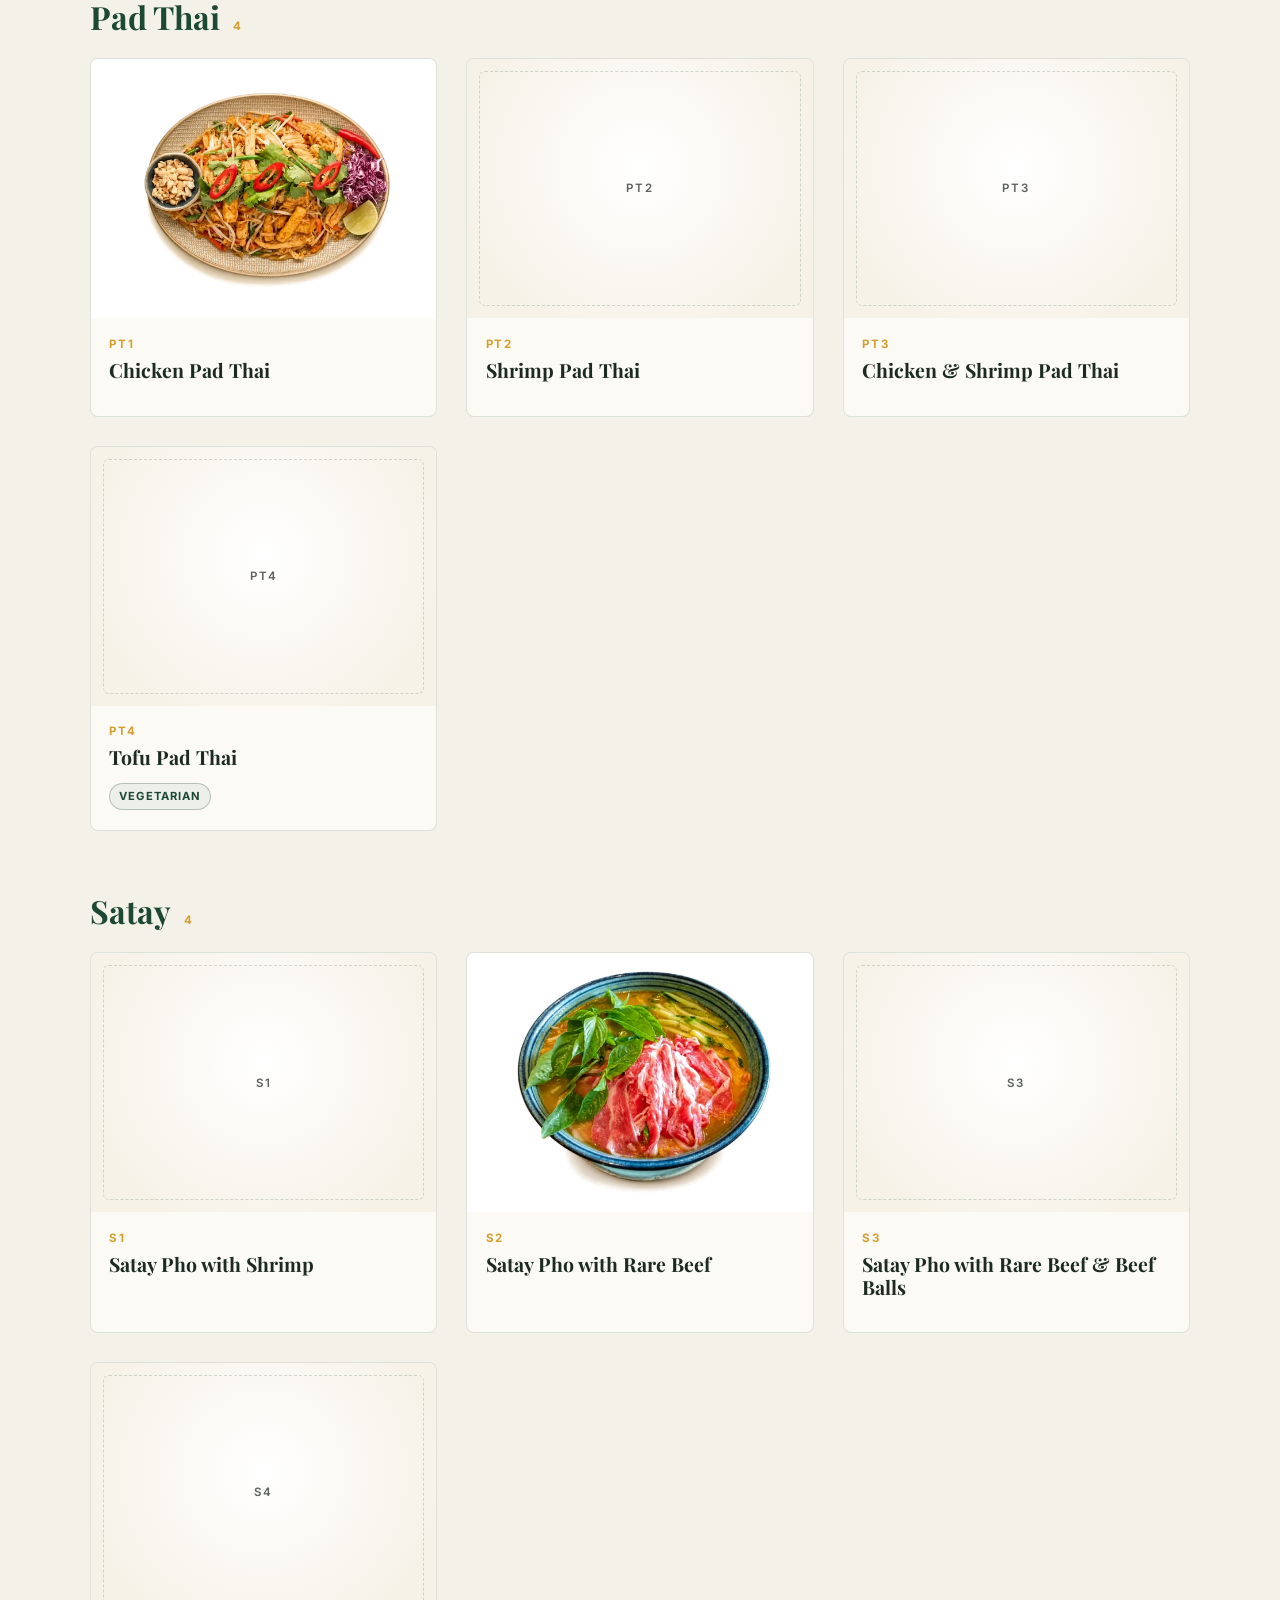
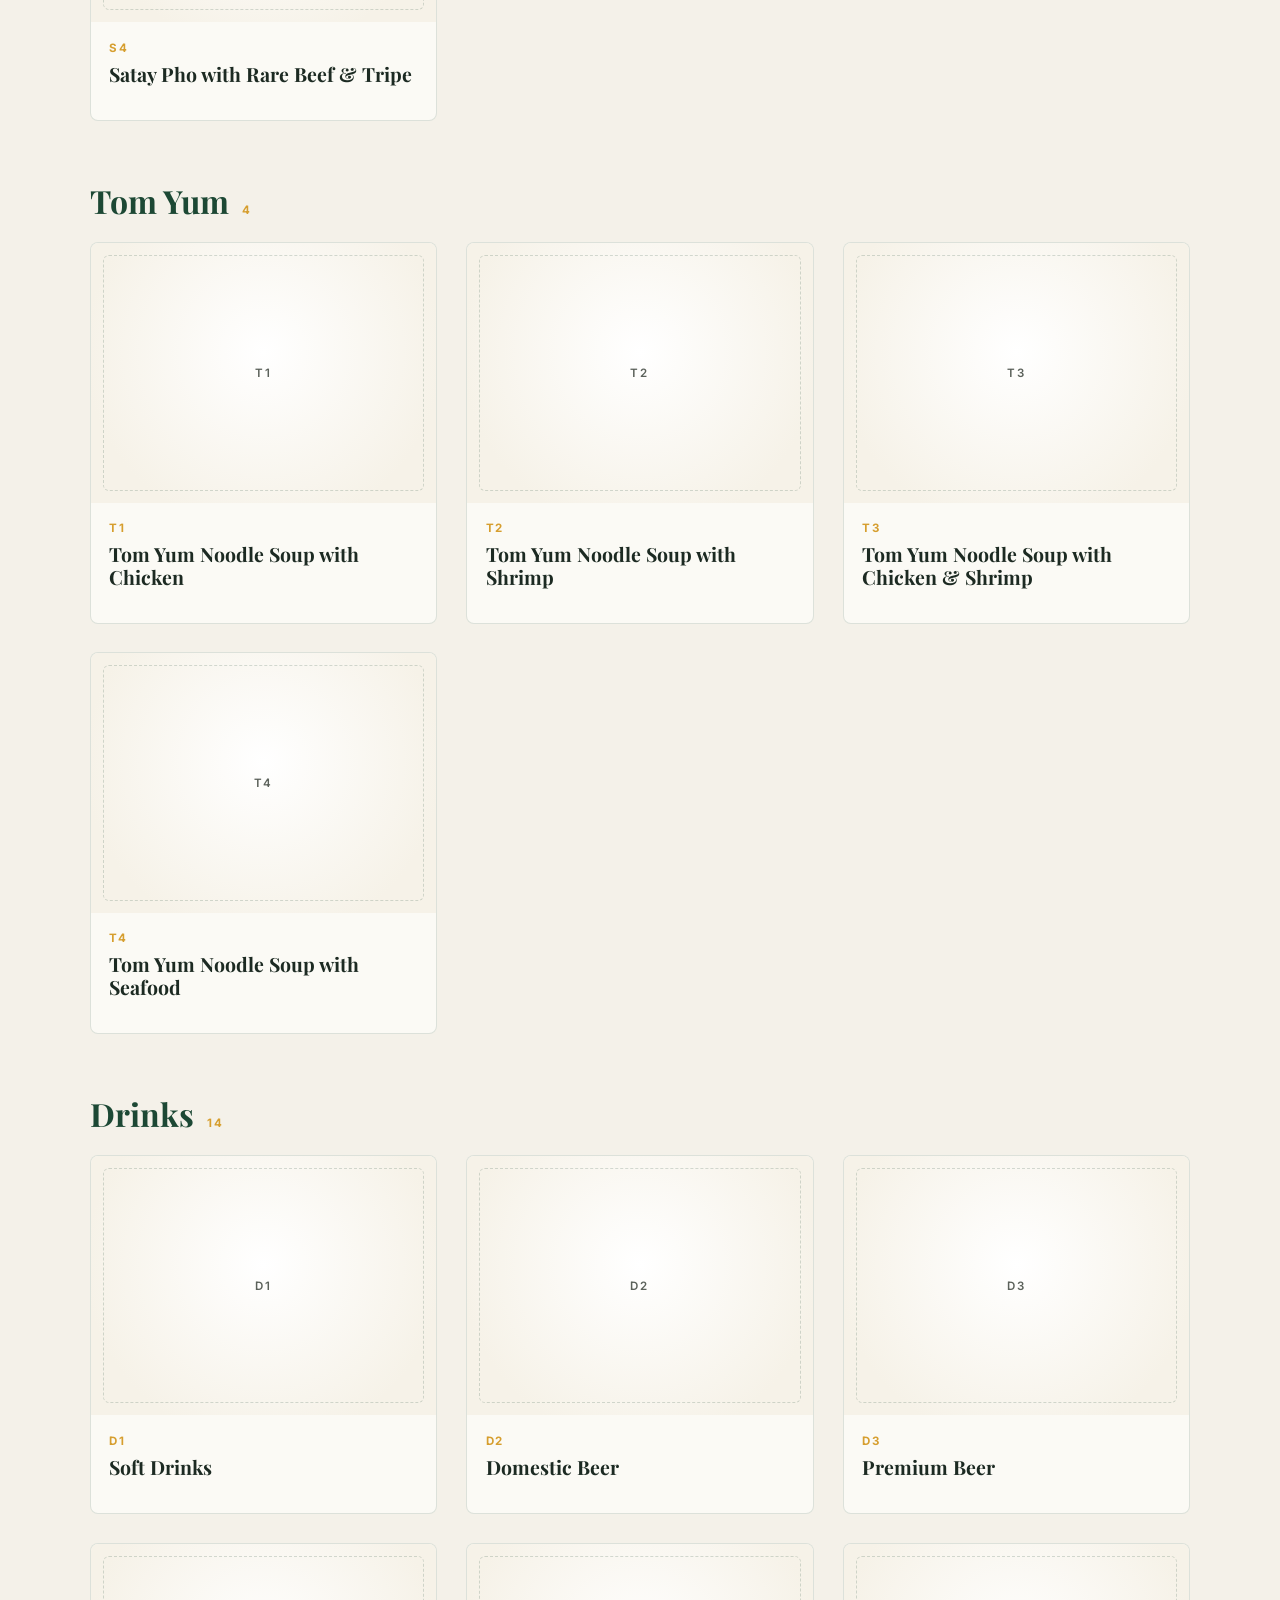
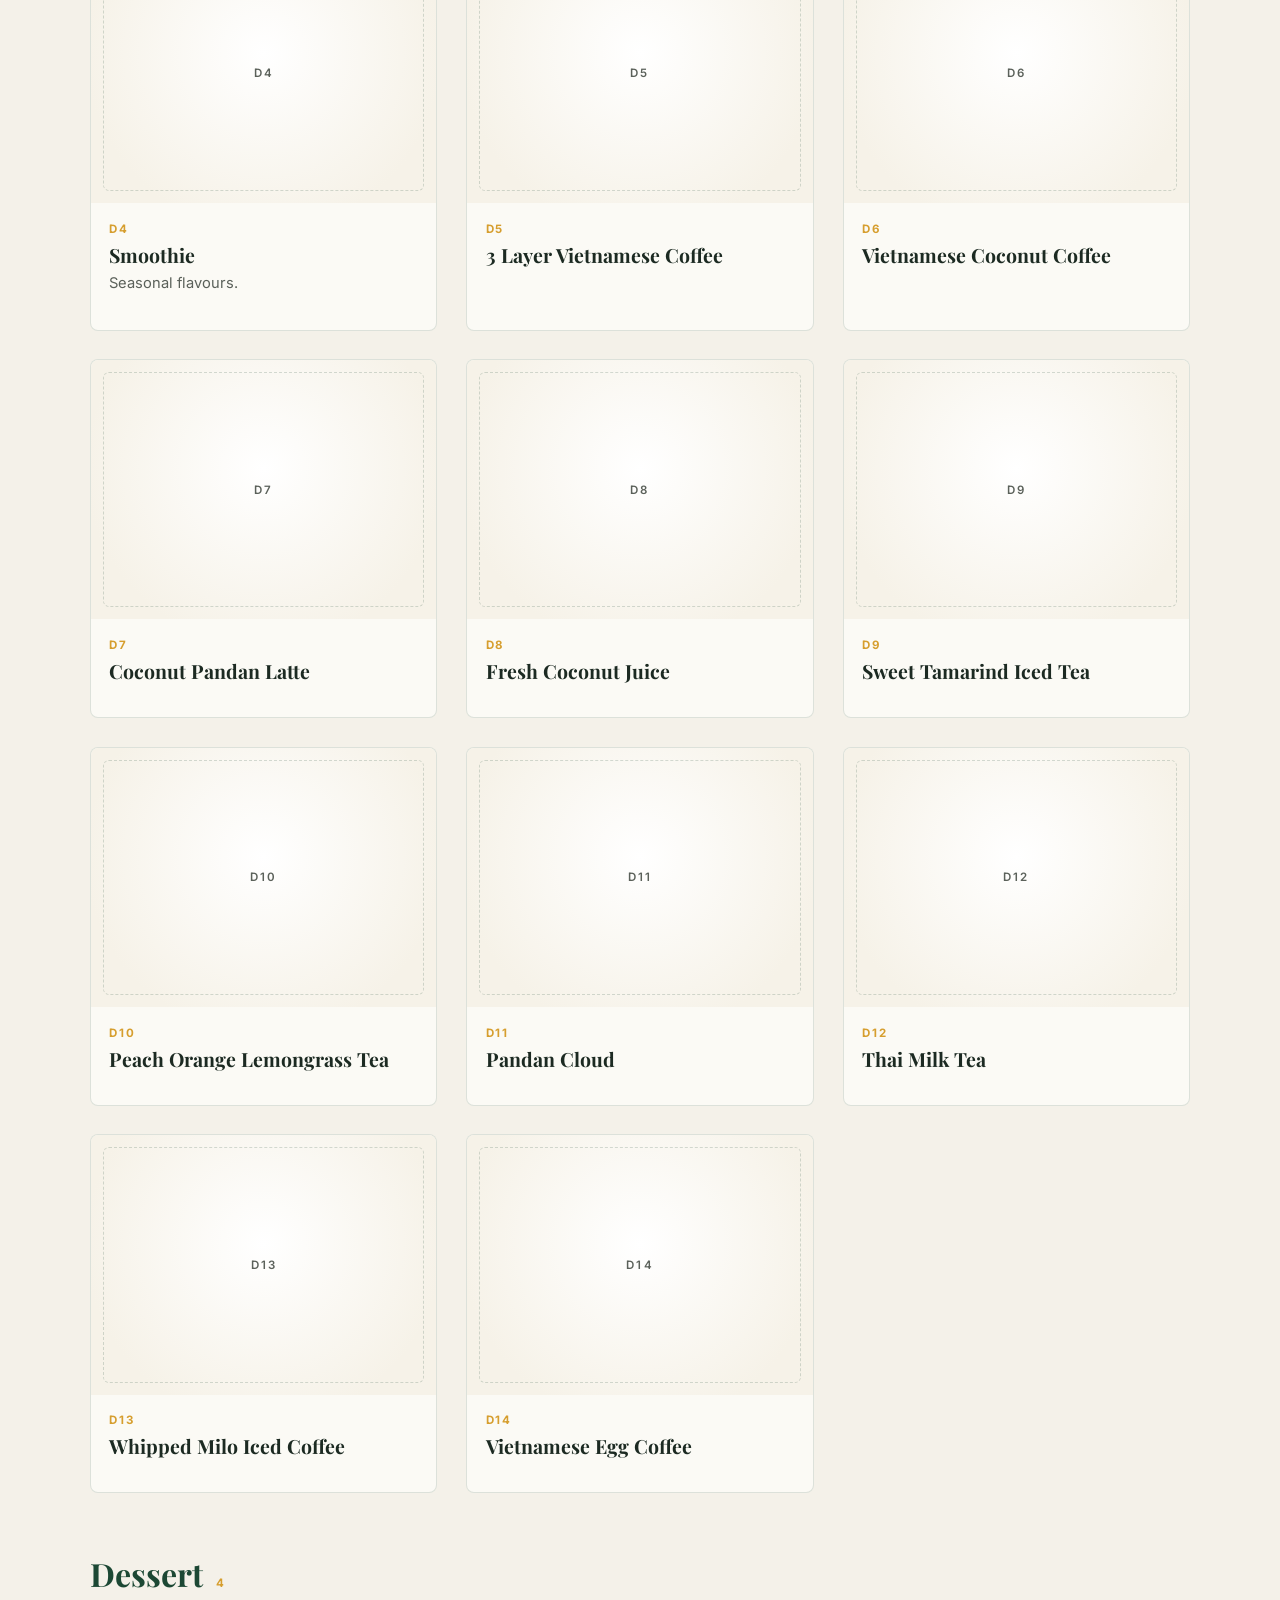
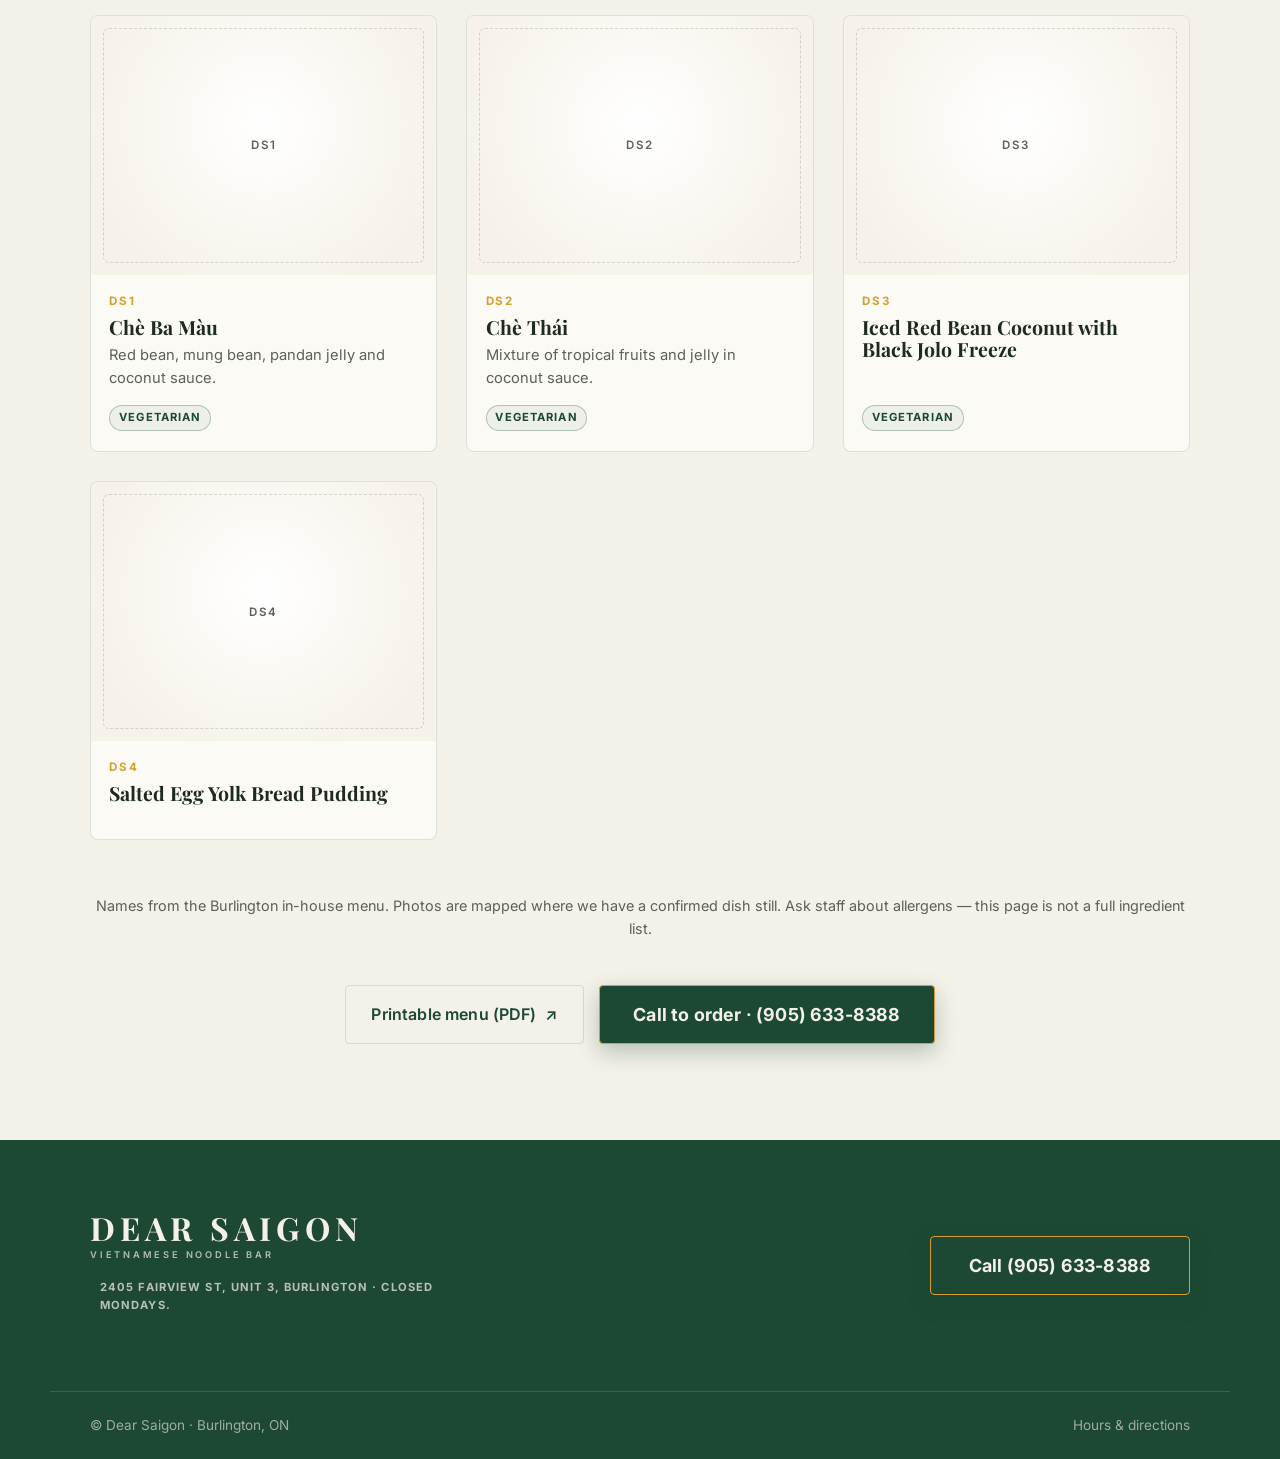
==== commit 76e977ab: "fix: stop menu page from claiming live open/closed hours The fail-closed takeout foundation removed " ====
--- a/menu.html
+++ b/menu.html
@@ -54,6 +54,7 @@
             <span class="dot-live" aria-hidden="true"></span><span>Regular schedule · holiday hours may differ</span>
           </span>
         </div>
+        <p class="gallery-note" style="margin-top:.75rem">Closed Mon · Tue–Thu 11am–9pm · Fri–Sat 11am–10pm · Sun 11am–9pm. Call to confirm today’s hours before visiting.</p>
       </div>
     </section>
 
